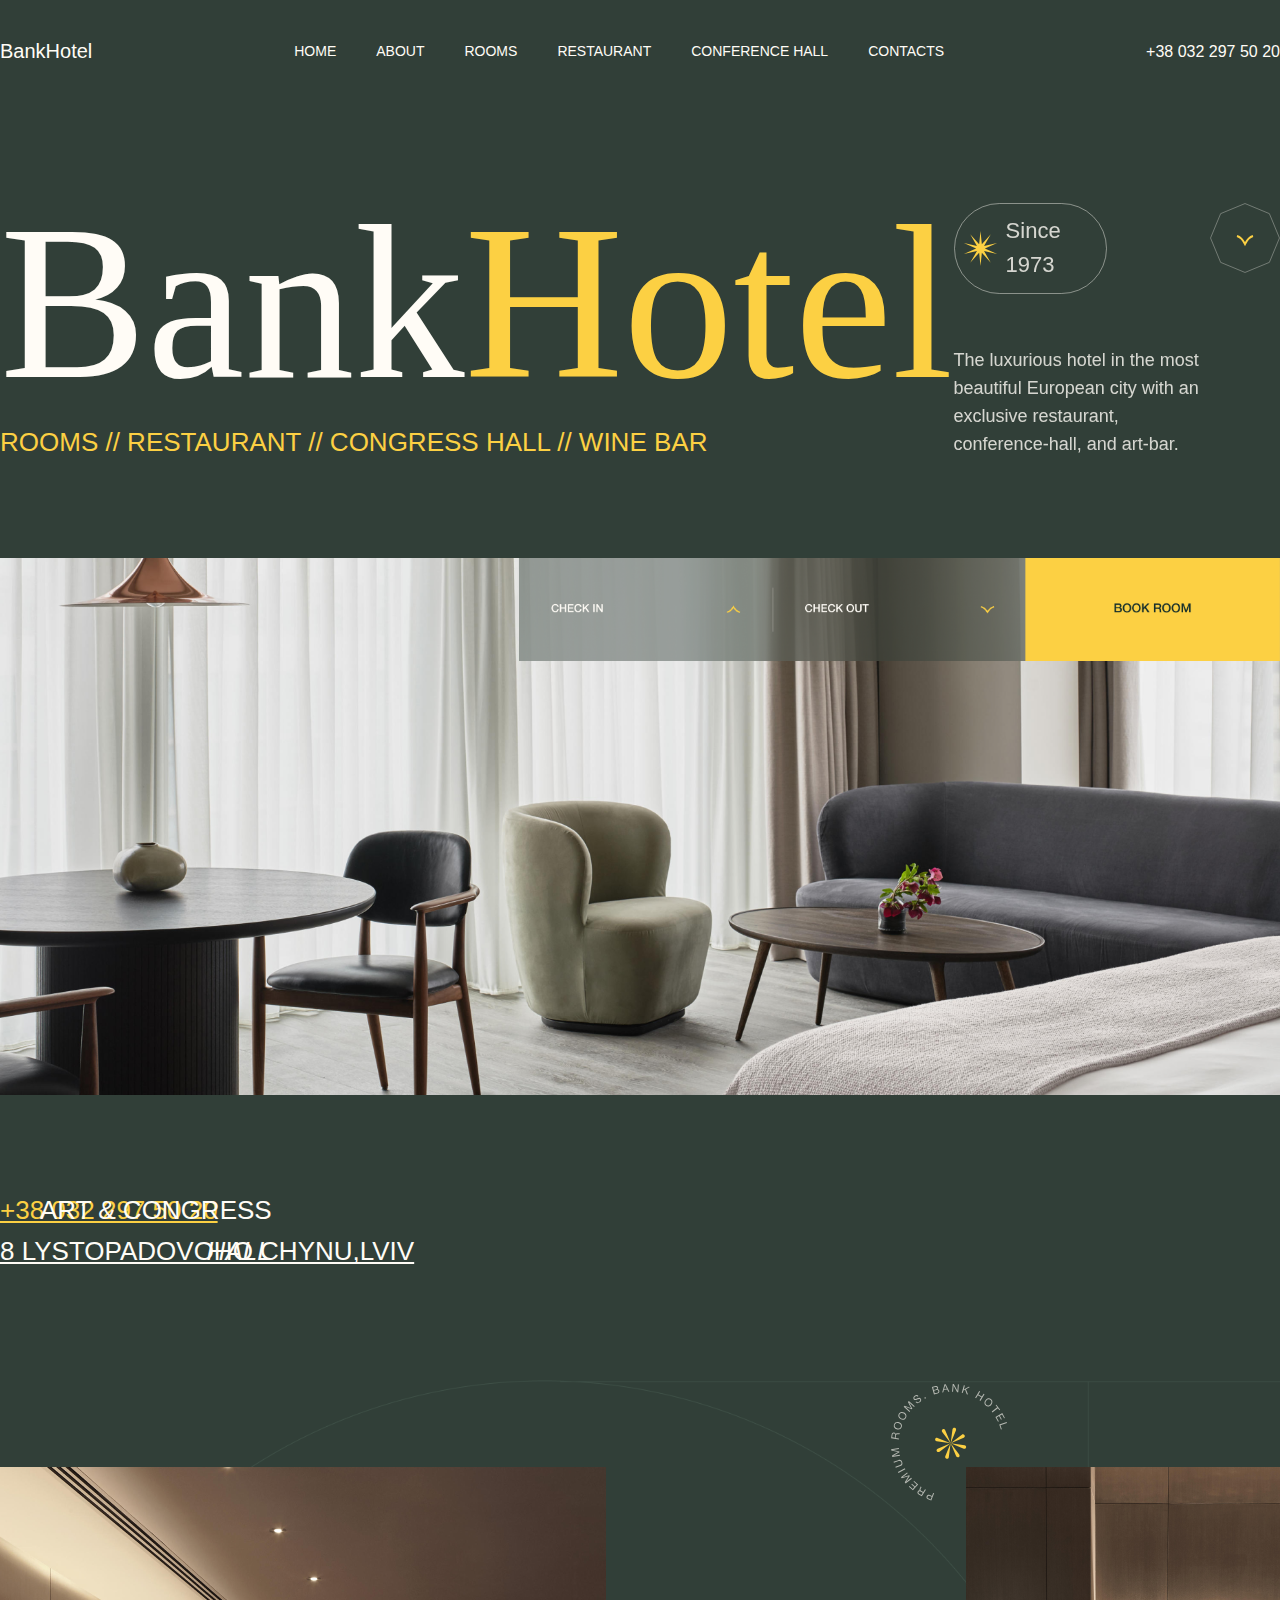
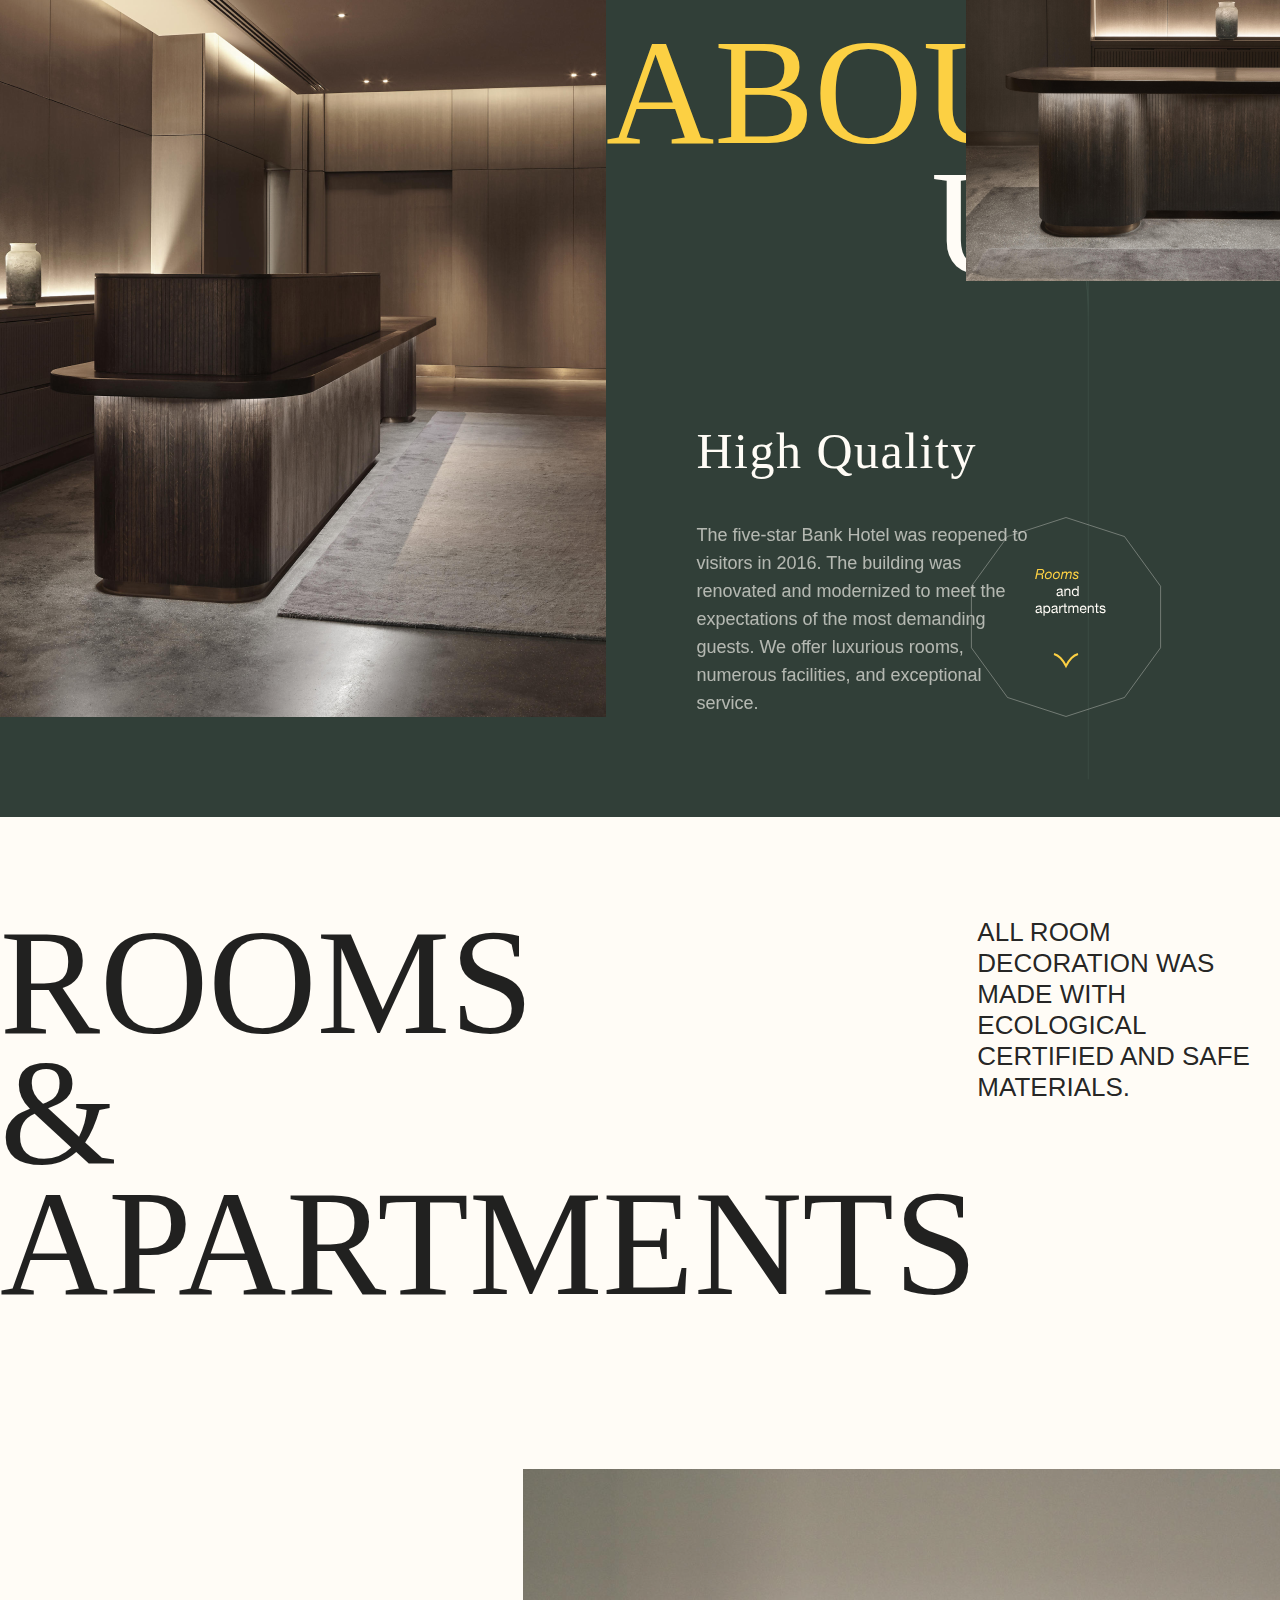
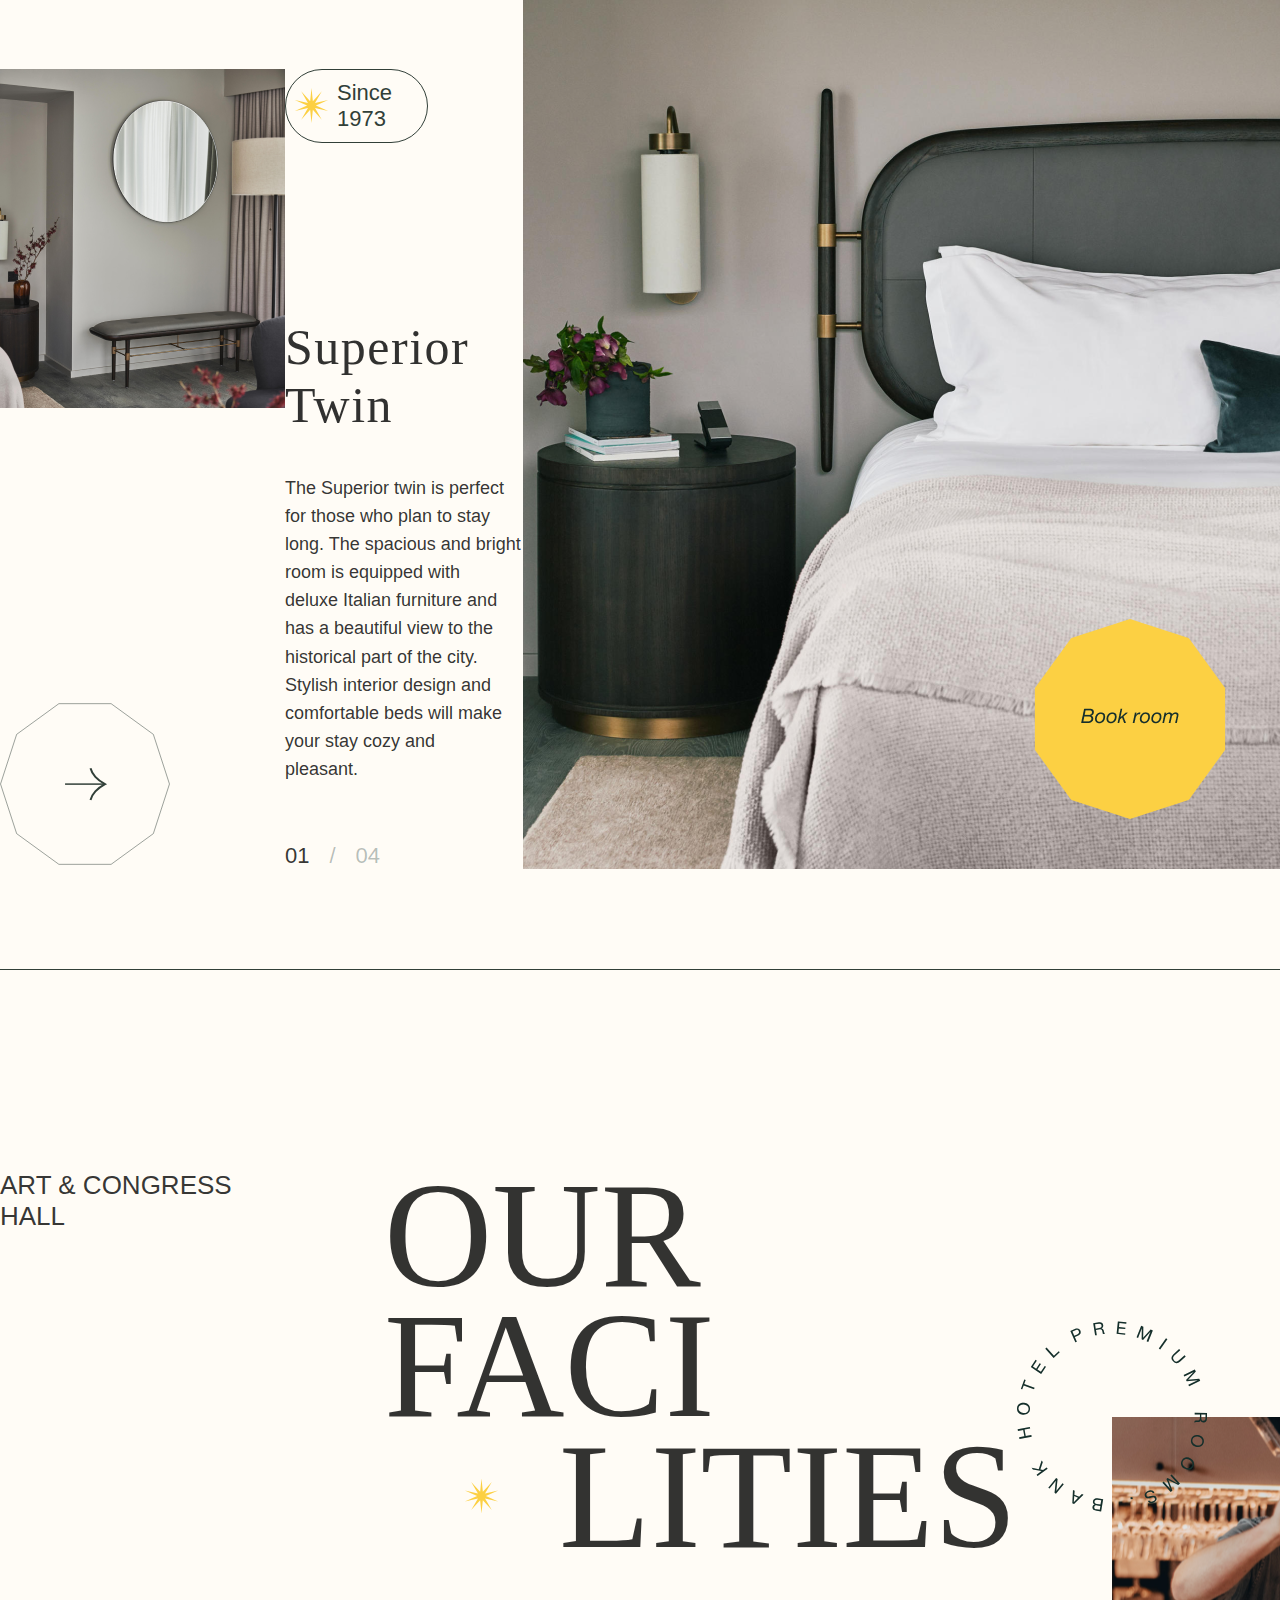
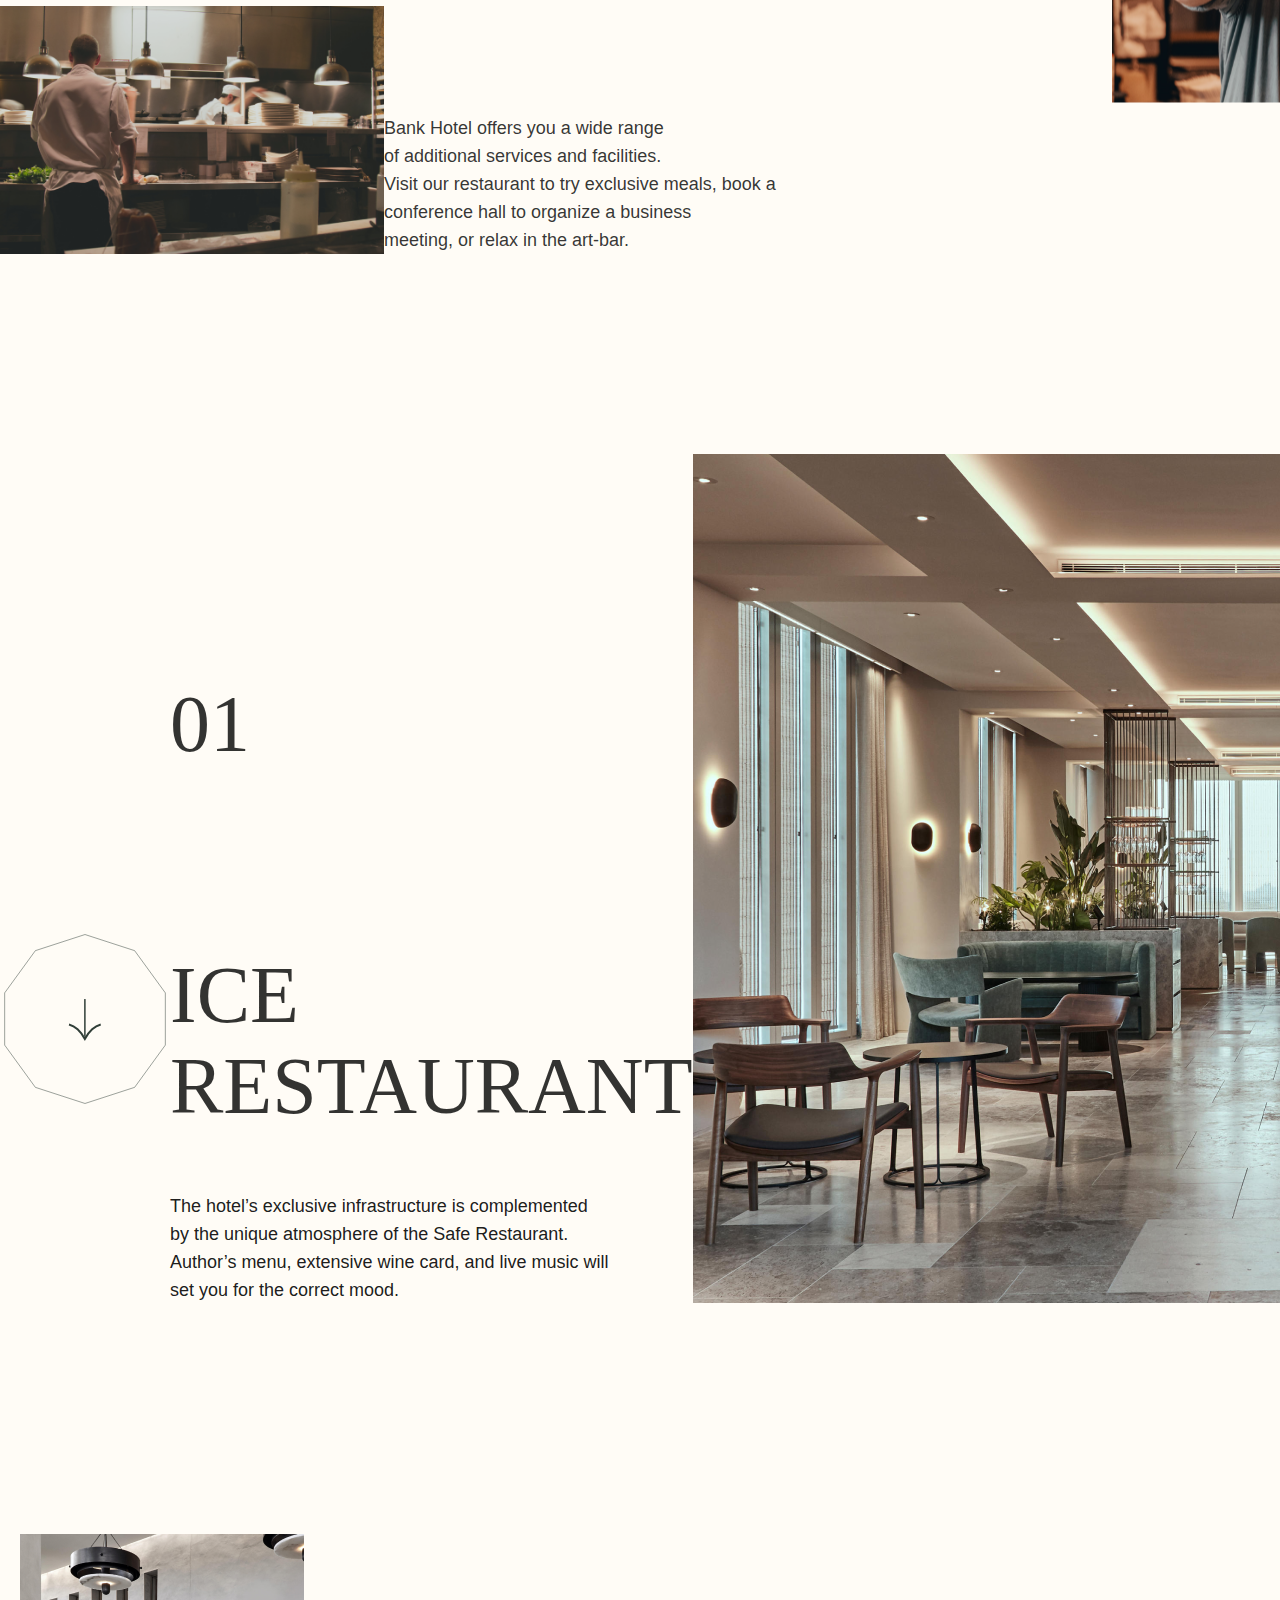
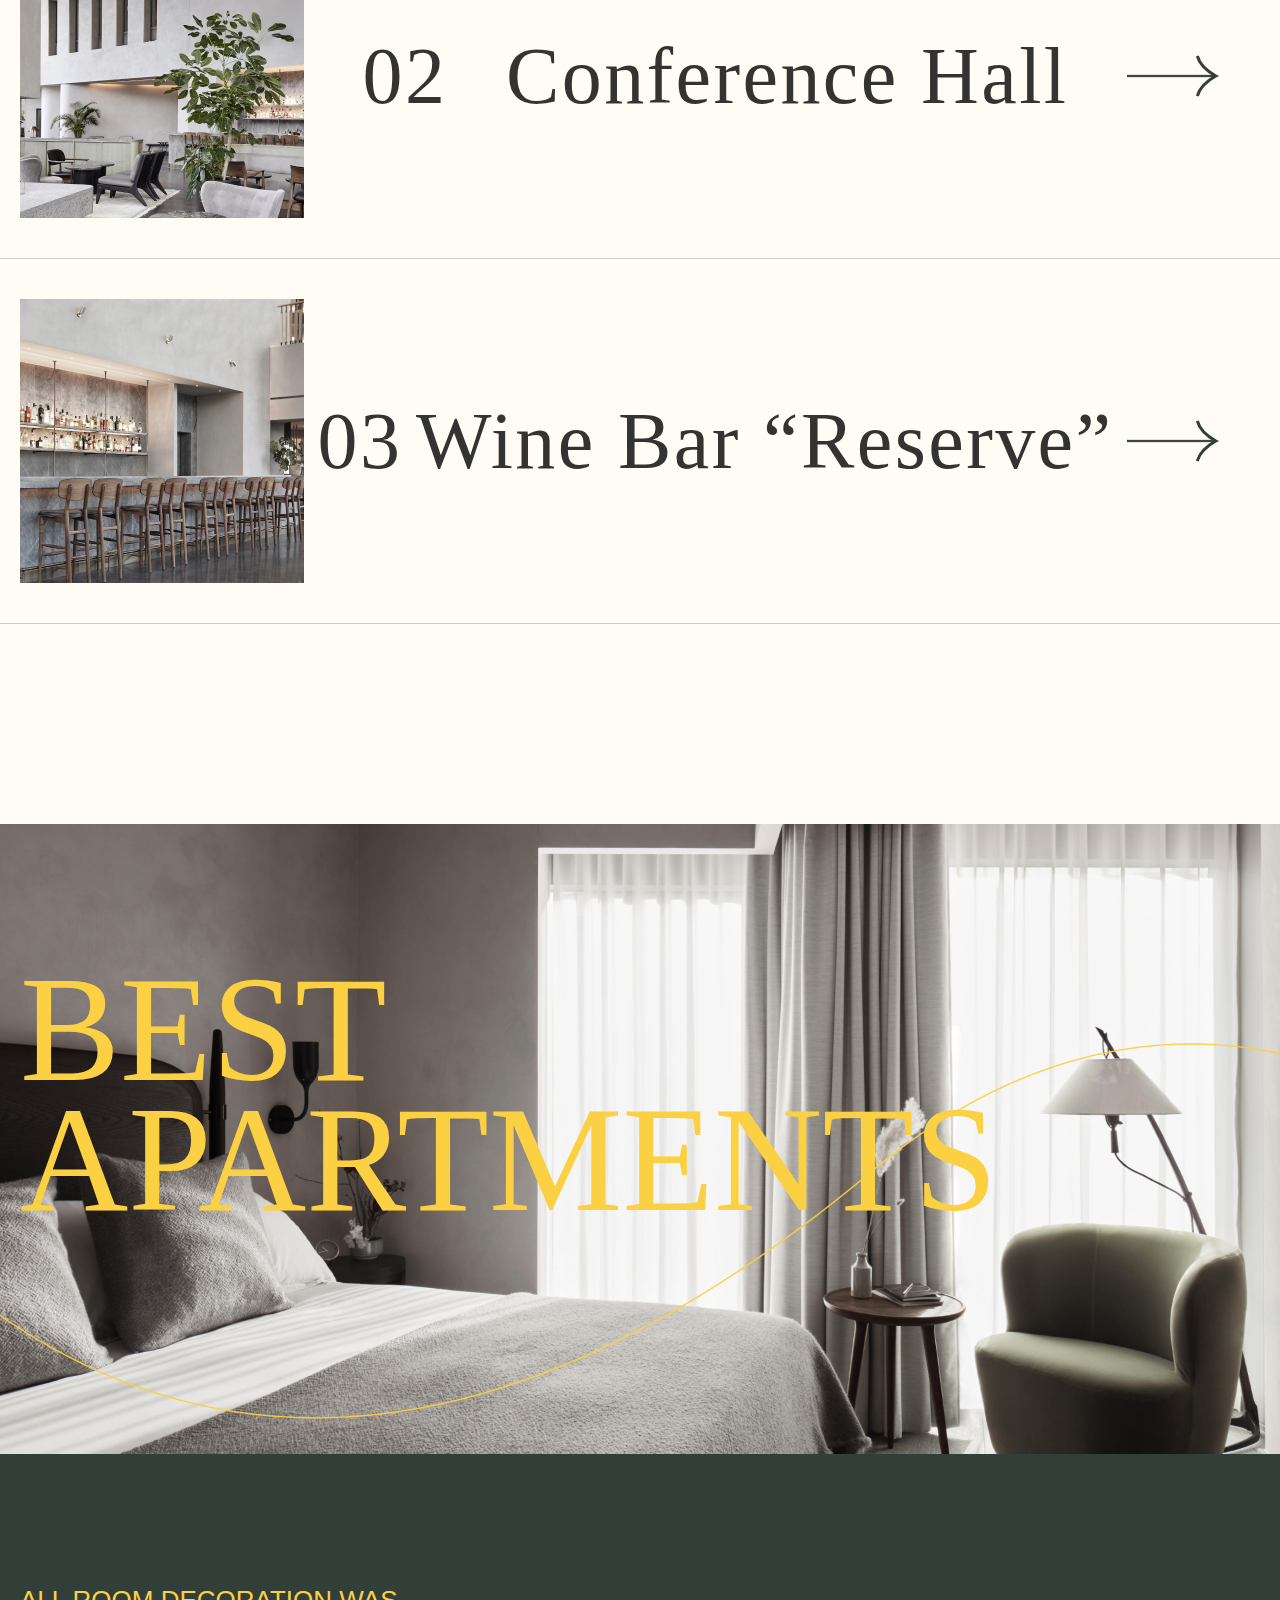
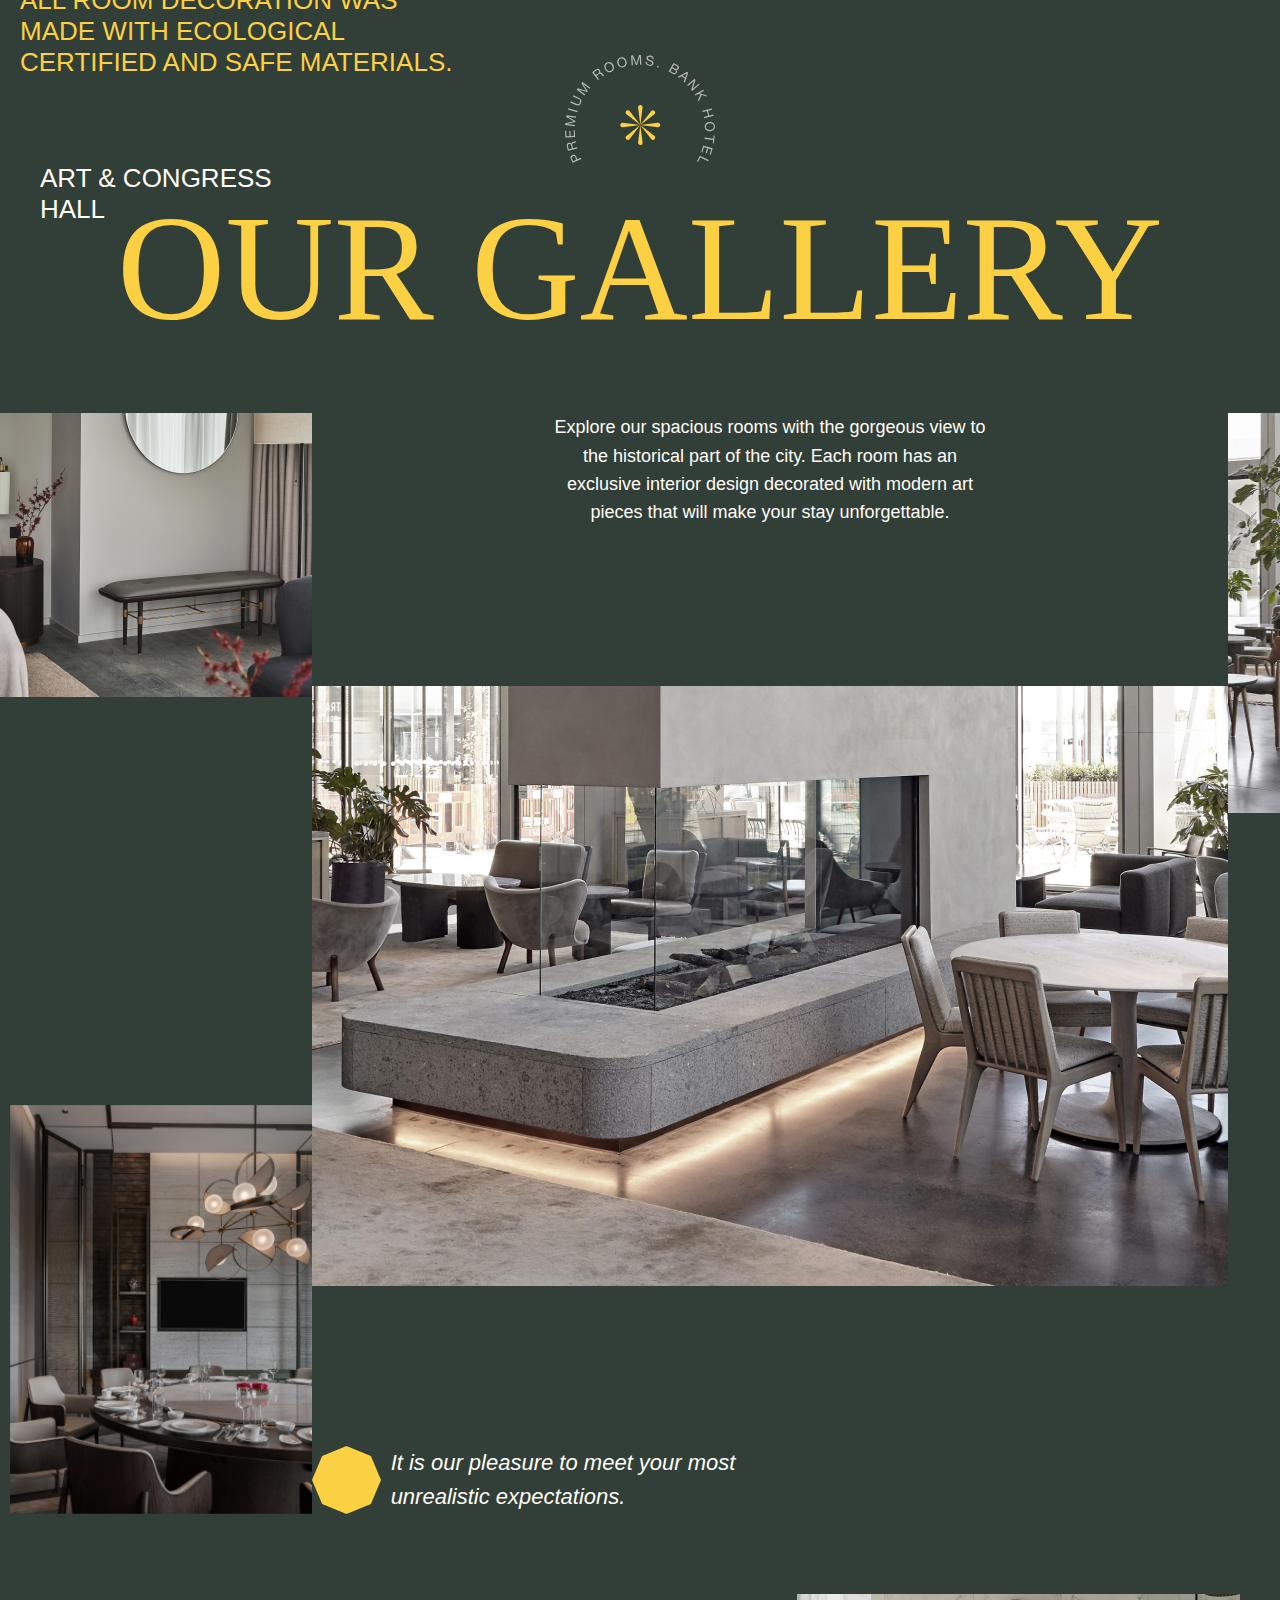
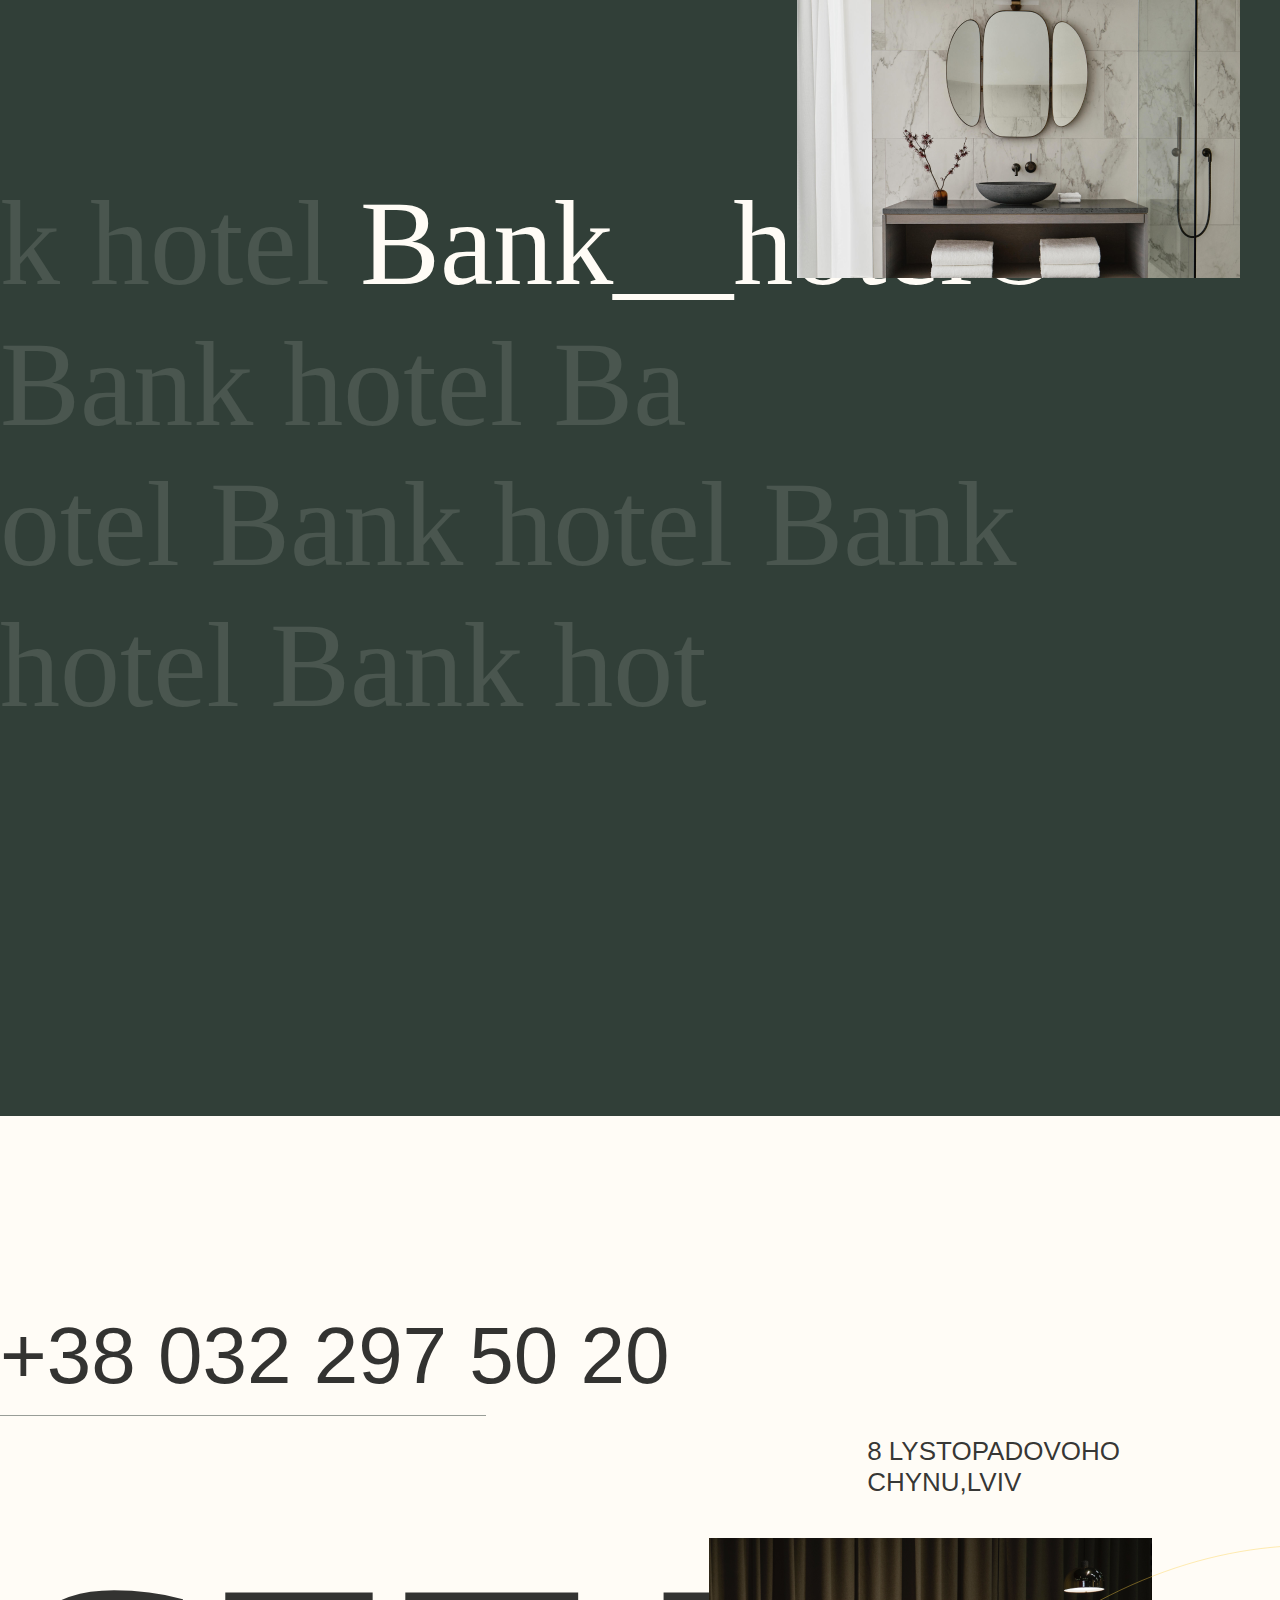
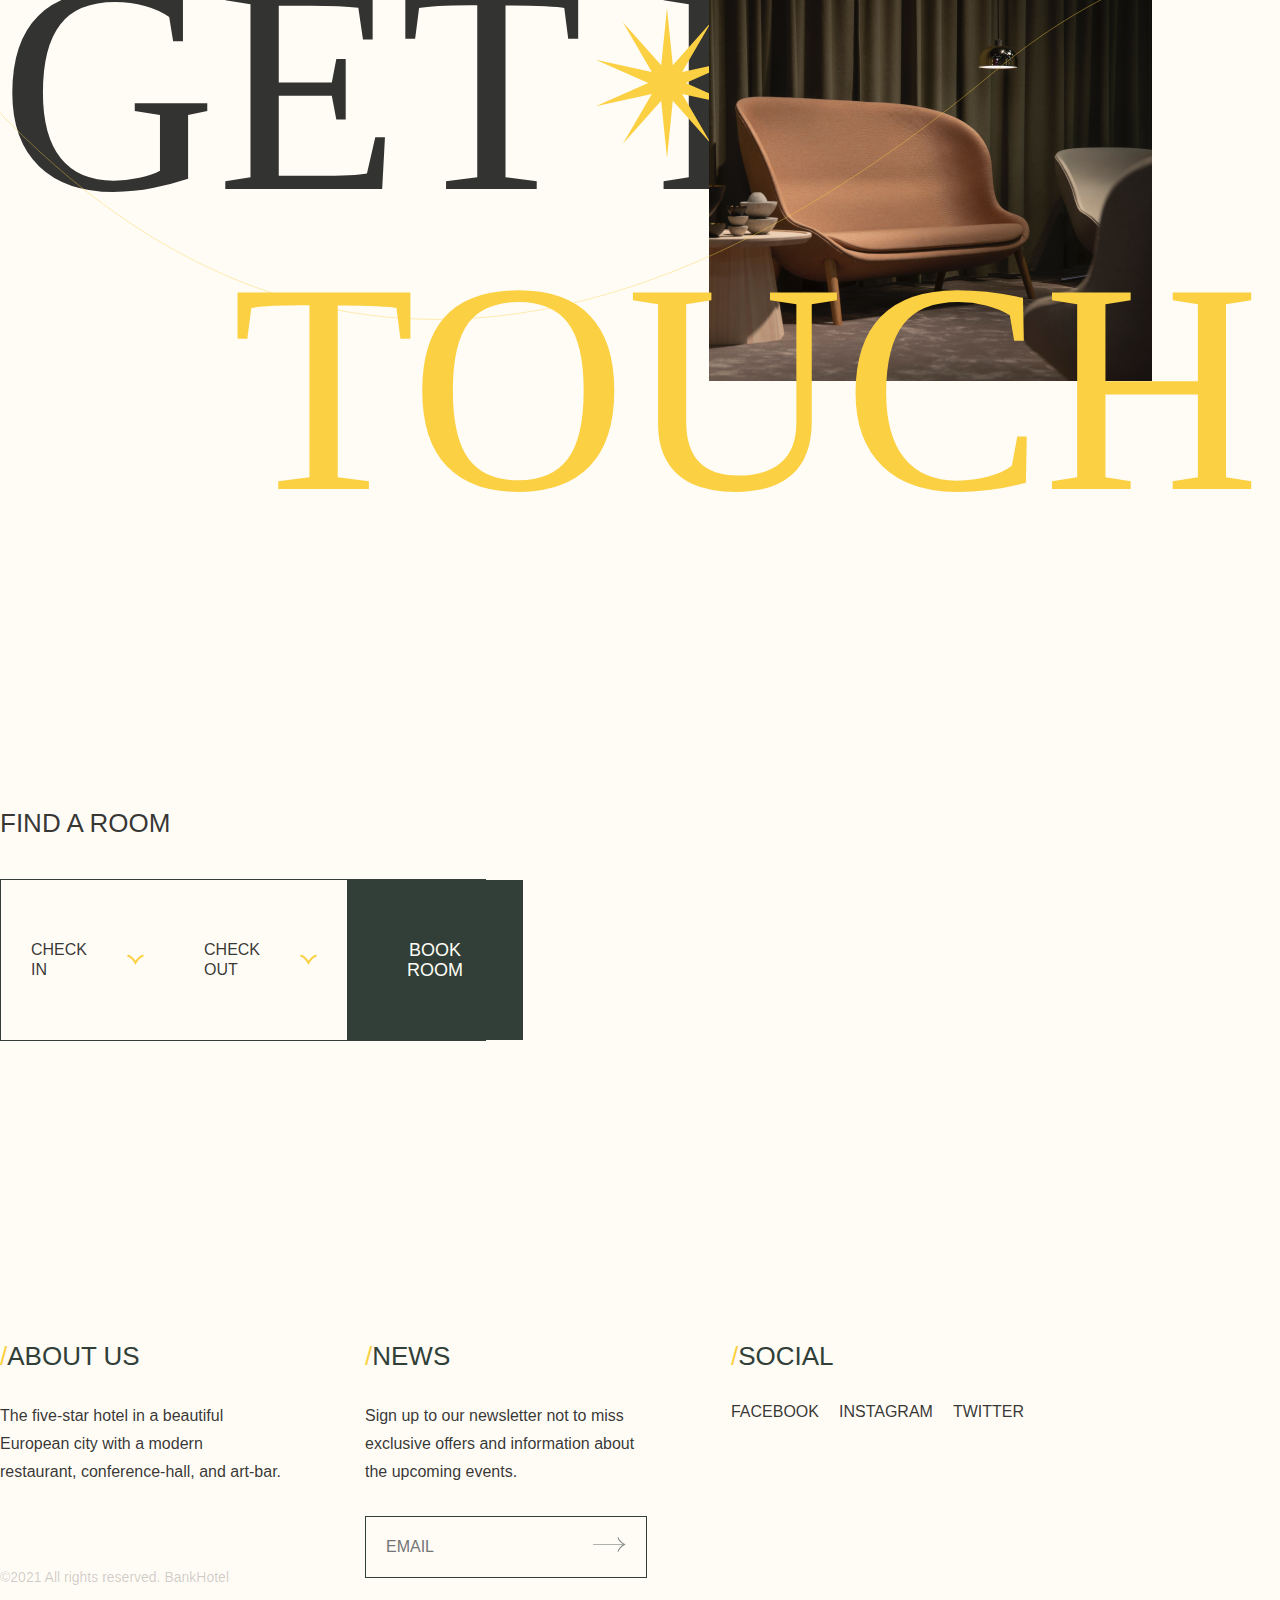
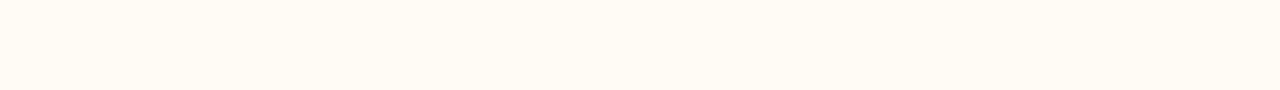
==== index.html @ 4e9383f8 "first commit" ====
<!DOCTYPE html>
<html lang="en">
  <head>
    <meta charset="UTF-8" />
    <meta name="viewport" content="width=device-width, initial-scale=1.0" />
    <link rel="stylesheet" href="styles/main.css" />
    <link rel="stylesheet" href="styles/stylesheet.css" />
    <title>Bank Hotel</title>
  </head>

  <body>
    <header class="w-100">
      <div class="container">
        <div class="header-inner w-100 d-flex-rows">
          <p class="logo">BankHotel</p>
          <nav class="d-flex-rows">
            <a href="index.html" class="nav_a"> Home </a>
            <a href="#" class="nav_a"> About </a>
            <a href="room.html" class="nav_a"> Rooms </a>
            <a href="facilities.html" class="nav_a"> Restaurant </a>
            <a href="#" class="nav_a"> Conference hall </a>
            <a href="#" class="nav_a"> Contacts </a>
          </nav>
          <a href="tel:+380322975020" class="number">+38 032 297 50 20</a>
        </div>
      </div>
    </header>

    <div class="intro w-100 py-100">
      <div class="container">
        <div class="intro-inner w-100 d-flex-columns">
          <div class="intro-info d-flex-rows w-100">
            <div class="intro-title d-flex-columns">
              <h1>Bank<span>Hotel</span></h1>
              <p>rooms // restaurant // congress hall // wine bar</p>
            </div>
            <div class="intro-description d-flex-columns">
              <div class="since d-flex-rows">
                <img src="media/img/Star.svg" alt="" />
                <p>since 1973</p>
              </div>
              <p>
                The luxurious hotel in the most beautiful European city with an
                exclusive restaurant, conference-hall, and art-bar.
              </p>
            </div>
            <img src="media/img/header_bottom.svg" alt="" class="intro-arrow" />
          </div>
          <img src="media/img/bunner.png" alt="" class="intro-img" />
          <div class="intro-contacts w-100 d-flex-rows">
            <div class="intro-phone d-flex-columns">
              <a href="tel:+380322975020">+38 032 297 50 20</a>
              <p>8 Lystopadovoho Chynu,Lviv</p>
            </div>
            <div class="art d-flex-columns">
              <p>Art & Congress</p>
              <p><span>hall</span></p>
            </div>
          </div>
        </div>
      </div>
    </div>

    <div class="about w-100 py-100">
      <div class="container">
        <div class="about-inner w-100 d-flex-rows">
          <div class="high-qual d-flex-rows">
            <img src="media/img/about1.png" alt="" />
            <div class="about-info d-flex-columns">
              <h2>
                About <br />
                <span> US</span>
              </h2>

              <div class="info-inner d-flex-columns">
                <h4>High quality</h4>
                <p>
                  The five-star Bank Hotel was reopened to visitors in 2016. The
                  building was renovated and modernized to meet the expectations
                  of the most demanding guests. We offer luxurious rooms,
                  numerous facilities, and exceptional service.
                </p>
              </div>
            </div>
          </div>

          <div class="about-imgs d-flex-columns">
            <img class="about-abs" src="media/img/aboutround.svg" alt="" />
            <img src="media/img/about2.png" alt="" />
            <img class="rmsbtn" src="media/img/roomsabout.svg" alt="" />
          </div>
        </div>
      </div>
    </div>

    <div class="rooms-apartments w-100 py-100">
      <div class="container">
        <div class="rooms-ap-inner w-100 d-flex-columns">
          <div class="rooms-ap-title w-100 d-flex-rows">
            <h2>
              Rooms <br />
              & apartments
            </h2>
            <p>
              All room decoration was <br />
              made with ecological <br />
              certified and safe materials.
            </p>
          </div>
          <div class="rooms-ap-items w-100 d-flex-rows">
            <div class="ap-img d-flex-columns">
              <img src="media/img/room1.png" alt="" />
              <img src="media/img/buttonarrow.svg" alt="" />
            </div>

            <div class="room-description d-flex-columns">
              <div class="since d-flex-rows">
                <img src="media/img/Star.svg" alt="" />
                <p>since 1973</p>
              </div>

              <div class="room-items d-flex-columns">
                <div class="room-text d-flex-columns">
                  <h4>Superior twin</h4>
                  <p>
                    The Superior twin is perfect for those who plan to stay
                    <br />
                    long. The spacious and bright room is equipped with <br />
                    deluxe Italian furniture and has a beautiful view to the
                    <br />
                    historical part of the city. Stylish interior design and
                    <br />
                    comfortable beds will make your stay cozy and <br />
                    pleasant.
                  </p>
                </div>

                <div class="room-paginat d-flex-rows">
                  <p>01</p>
                  <span>/</span>
                  <span>04</span>
                </div>
              </div>
            </div>

            <img src="media/img/room2.png" class="roomsimg" alt="" />
          </div>
        </div>
      </div>
    </div>

    <div class="facilities w-100 py-100">
      <div class="container">
        <div class="facilities-inner w-100 d-flex-columns">
          <div class="facil-top d-flex-rows w-100">
            <div class="facil-first d-flex-columns">
              <p>
                Art & Congress <br />
                hall
              </p>
              <img src="media/img/facilitis2.png" alt="" class="first-img" />
            </div>
            <div class="facil-second d-flex-columns">
              <div class="second-title d-flex-columns">
                <h2>
                  Our <br />
                  faci
                </h2>
                <div class="title-items d-flex-rows">
                  <img src="media/img/Star.svg" alt="" />
                  <h2>lities</h2>
                </div>
              </div>
              <p>
                Bank Hotel offers you a wide range <br />
                of additional services and facilities. <br />
                Visit our restaurant to try exclusive meals, book a <br />
                conference hall to organize a business <br />
                meeting, or relax in the art-bar.
              </p>
            </div>
            <img src="media/img/facilitis1.svg" alt="" />
          </div>
          <div class="facilities-items w-100 d-flex-columns">
            <div class="fac-open w-100 d-flex-rows">
              <img src="media/img/buttonarrow.svg" alt="" class="arrow" />
              <div class="open-info d-flex-columns">
                <h3>01</h3>
                <div class="open-text d-flex-columns">
                  <h3>
                    Ice <br />
                    restaurant
                  </h3>
                  <p>
                    The hotel’s exclusive infrastructure is complemented <br />
                    by the unique atmosphere of the Safe Restaurant. <br />
                    Author’s menu, extensive wine card, and live music will
                    <br />
                    set you for the correct mood.
                  </p>
                </div>
              </div>
              <img src="media/img/ice1.png" alt="" />
            </div>

            <div class="facil-item w-100 d-flex-rows">
              <img src="media/img/conferen.png" alt="" />
              <h3>02</h3>
              <h3>conference hall</h3>
              <img src="media/img/arrow.svg" alt="" class="item-arrow" />
            </div>
            <div class="facil-item w-100 d-flex-rows">
              <img src="media/img/wine.png" alt="" />
              <h3>03</h3>
              <h3>Wine bar “reserve”</h3>
              <img src="media/img/arrow.svg" alt="" class="item-arrow" />
            </div>
          </div>
        </div>
      </div>
    </div>

    <div class="best w-100 py-100">
      <div class="container">
        <div class="best-inner w-100 d-flex-columns">
          <h2>Best apartments</h2>
          <p>
            All room decoration was <br />
            made with ecological <br />
            certified and safe materials.
          </p>
        </div>
      </div>
    </div>

    <div class="gallery w-100">
      <div class="container">
        <div class="gallery-inner w-100 d-flex-columns">
          <div class="gallery-title w-100 d-flex-columns">
            <p class="art">Art & Congress <br> hall</p>
            <img src="media/img/prem.svg" alt="">
            <h2>our Gallery</h2>
          </div>
          <div class="gallery-items d-flex-rows w-100">
            <div class="gallery-first d-flex-columns">
              <img src="media/img/gal1.png" alt="">
              <img src="media/img/gal2.png" alt="">
            </div>
            <div class="gallery-center d-flex-columns">
              <p>Explore our spacious rooms with the gorgeous view to <br> the historical part of the city. Each room has an <br> exclusive interior design decorated with modern art <br> pieces that will make your stay unforgettable. </p>
              <img src="media/img/gal3.png" alt="">
              <div class="pleasure d-flex-rows">
                <img src="media/img/yellowpoligon.svg" alt="">
                <p>It is our pleasure to meet your most <br> unrealistic expectations.</p>
              </div>
            </div>
            <img src="media/img/gal4.png" class="galleryimg" alt="">
          </div>
          <div class="gallery-bottom w-100">
           <h5>k hotel <span>Bank__hotel©</span> Bank hotel Ba <br> otel Bank hotel  Bank hotel Bank  hot </h5> 
           <img src="media/img/gal5.png" alt="">
          </div>
        </div>
      </div>
    </div>

    <div class="get w-100 ">
      <div class="container">
        <div class="get-inner w-100 d-flex-columns">
         <a href="tel:+380322975020" class="num">+38 032 297 50 20</a>
         <p class="list">8 Lystopadovoho <br> Chynu,Lviv</p>

         <div class="touch" >
          <h2>Get in</h2>
          <img src="media/img/Star.svg" class="star" alt="">
          <h2><span>TOUCH</span></h2>
          <img src="media/img/line.svg" alt="" class="line">
          <img src="media/img/get1.png" class="getimg" alt="">
         </div>

         <div class="find-room d-flex-columns">
          <p>Find a room</p>
          <div class="book d-flex-rows">
            <div class="book-item d-flex-rows">
              <p>Check in</p>
              <img src="media/img/arrowbottom.svg" alt="">
            </div>
            <div class="book-item d-flex-rows">
              <p>Check out</p>
              <img src="media/img/arrowbottom.svg" alt="">
  
            </div>
            <a href="#" class="btn">Book room</a>
          </div>
         </div>
        </div>
      </div>
    </div>

    <footer class="w-100 py-100">
      <div class="container">
        <div class="footer-inner d-flex-rows">
          <div class="footer-item d-flex-columns">
            <h4><span>/</span>About us</h4>
            <p>The five-star hotel in a beautiful <br> European city with a modern <br> restaurant, conference-hall, and art-bar.</p>
            <p class="descr">©2021 All rights reserved. BankHotel</p>
          </div>
          <div class="footer-item d-flex-columns">
            <h4><span>/</span>News</h4>
            <p>Sign up to our newsletter not to miss <br> exclusive offers and information about <br> the upcoming events.</p>
           <form action="#" class="d-flex-rows footer-form">
            <input type="email" placeholder="email">
            <a href="#" class="ar">
              <img src="media/img/arrow.svg" alt="">
            </a>
           </form>
          </div>

          <div class="footer-item d-flex-columns">
            <h4><span>/</span>Social</h4>
            <div class="socials d-flex-rows">
              <a href="#">Facebook</a>
              <a href="#">Instagram</a>
              <a href="#">twitter</a>
            </div>
          </div>
        </div>
      </div>
    </footer>
  </body>
</html>
---- styles/main.css ----
* {
  padding: 0;
  margin: 0;
  box-sizing: border-box;
  scroll-behavior: smooth;
  transition: 0.3s;
  text-decoration: none;
}

@font-face {
  font-family: "Miracle";
  src: url("Miracle_Personal_use.eot?") format("eot"),
    url("Miracle_Personal_use.woff") format("woff"),
    url("Miracle_Personal_use.ttf") format("truetype"),
    url("Miracle_Personal_use.svg#Miracle") format("svg");
  font-weight: normal;
  font-style: normal;
}

@font-face {
  font-family: "Helvetica Neue LT Std", sans-serif;
  src: url(../media/fonts/Helvetica\ Neue\ LT\ Std\ 55\ Roman.otf);
  font-weight: 400;
}

@font-face {
  font-family: "Helvetica Neue LT Std", sans-serif;
  src: url(../media/fonts/Helvetica\ Neue\ LT\ Std\ 65\ Medium.otf);
  font-weight: 500;
}

@font-face {
  font-family: "Miracle", sans-serif;
  src: url(../media/fonts/Miracle_Personal_use.eot);
  font-weight: 400;
}

:root {
  --font-family: "Helvetica Neue LT Std", sans-serif;
  --second-family: "Miracle";
}

.container {
  max-width: 1860px;
  width: 100%;
  margin: 0 auto;
}

.d-flex-rows {
  display: flex;
}

.d-flex-columns {
  display: flex;
  flex-direction: column;
}

.w-100 {
  width: 100%;
}

body {
  background-color: #313f38;
}

.py-100 {
  padding: 100px 0;
}

header {
  padding: 40px 0;
}

.header-inner {
  align-items: center;
  justify-content: space-between;
}

.logo {
  font-weight: 500;
  font-size: 20px;
  text-transform: capitalize;
  color: #fffcf6;
  font-family: var(--font-family);
}

.nav_a {
  font-weight: 400;
  font-size: 14px;
  line-height: 143%;
  text-transform: uppercase;
  color: #fffcf6;
  font-family: var(--font-family);
}

nav {
  gap: 40px;
  align-items: center;
}

.number {
  font-weight: 400;
  font-size: 16px;
  line-height: 125%;
  text-transform: uppercase;
  color: #fffcf6;
  font-family: var(--font-family);
}

.intro-inner {
  gap: 100px;
}

.intro-info {
  align-items: flex-start;
  justify-content: space-between;
  height: 255px;
}

.intro-title {
  height: 100%;
  justify-content: space-between;
}

.intro-title h1 {
  font-family: var(--second-family);
  font-size: 220px;
  line-height: 91%;
  color: #fffcf6;
  font-weight: 400;
}

.intro-title span {
  color: #fcd043;
}

.intro-title p {
  font-family: var(--font-family);
  font-weight: 400;
  font-size: 26px;
  text-transform: uppercase;
  color: #fcd043;
}

.intro-description {
  height: 100%;
  justify-content: space-between;
  width: 20%;
}

.intro-description p {
  font-family: var(--font-family);
  font-weight: 400;
  font-size: 18px;
  line-height: 156%;
  color: #fffcf6;
  opacity: 0.8;
}

.since {
  width: 60%;
  border-radius: 99px;
  border: 1px solid #fffcf670;
  padding: 10px 8px;
  gap: 8px;
  align-items: center;
  justify-content: center;
}

.since p {
  font-family: var(--font-family);
  font-weight: 400;
  font-size: 22px;
  text-transform: capitalize;
  color: #fffcf6;
}

.intro-contacts {
  justify-content: space-between;
}

.intro-phone {
  gap: 10px;
}

.intro-phone a {
  font-family: var(--font-family);
  font-weight: 400;
  font-size: 26px;
  text-transform: uppercase;
  text-decoration: underline;
  text-decoration-skip-ink: none;
  color: #fcd043;
}

.intro-phone p {
  font-family: var(--font-family);
  font-weight: 400;
  font-size: 26px;
  text-transform: uppercase;
  text-decoration: underline;
  text-decoration-skip-ink: none;
  color: #fffcf6;
}

.art {
  align-items: flex-end;
  gap: 10px;
}

.art p {
  font-family: var(--font-family);
  font-weight: 400;
  font-size: 26px;
  text-transform: uppercase;
  text-align: right;
  color: #fffcf6;
}

.art span {
  font-style: italic;
}

.about {
  background: url(../media/img/aboutbg.png);
  background-size: cover;
}

.about-inner {
  justify-content: space-between;
}

.high-qual {
  align-items: flex-end;
  justify-content: space-evenly;
  width: 70%;
}

.about-info {
  align-items: center;
  height: 690px;
  justify-content: space-between;
}

.about-info h2 {
  align-self: flex-end;
  font-family: var(--second-family);
  font-weight: 400;
  font-size: 150px;
  line-height: 87%;
  text-transform: uppercase;
  text-align: right;
  color: #fcd043;
}

.about-info span {
  color: #fffcf6;
}

.about-info .info-inner {
  width: 65%;
  gap: 40px;
}

.about-info .info-inner h4 {
  font-family: var(--second-family);
  font-weight: 400;
  font-size: 50px;
  line-height: 120%;
  letter-spacing: 0.03em;
  text-transform: capitalize;
  color: #fffcf6;
}

.about-info .info-inner p {
  font-family: var(--font-family);
  font-weight: 400;
  font-size: 18px;
  line-height: 156%;
  color: #fffcf6;
  opacity: 0.64;
}

.about-imgs {
  height: 850px;
  justify-content: space-between;
  position: relative;
}

.about-abs {
  position: absolute;
  top: -110px;
  left: -100px;
}

.rmsbtn {
  width: 200px;
  height: 200px;
  cursor: pointer;
}

.rooms-apartments {
  background: #fffcf6;
}

.rooms-ap-inner {
  gap: 160px;
}

.rooms-ap-title {
  justify-content: space-between;
}

.rooms-ap-title h2 {
  font-family: var(--second-family);
  font-weight: 400;
  font-size: 150px;
  line-height: 87%;
  text-transform: uppercase;
  color: rgba(0, 0, 0, 0.87);
}

.rooms-ap-title p {
  font-family: var(--font-family);
  font-weight: 400;
  font-size: 26px;
  text-transform: uppercase;
  color: rgba(0, 0, 0, 0.87);
}

.rooms-ap-items {
  height: 1000px;
  justify-content: space-between;
  align-items: flex-end;
}

.roomsimg {
  width: 757px;
}

.ap-img {
  justify-content: space-between;
  height: 80%;
}

.ap-img img:nth-child(1) {
  width: 285px;
}

.ap-img img:nth-child(2) {
  width: 170px;
  cursor: pointer;
}

.room-description {
  justify-content: space-between;
  height: 80%;
}

.room-description .since {
  border: 1px solid #313f38;
}

.room-description .since p {
  color: #313f38;
}

.room-items {
  justify-content: flex-end;
  gap: 60px;
}

.room-text {
  gap: 40px;
}

.room-text h4 {
  font-family: var(--second-family);
  font-weight: 400;
  font-size: 50px;
  letter-spacing: 0.03em;
  text-transform: capitalize;
  color: rgba(0, 0, 0, 0.808);
}

.room-text p {
  font-family: var(--font-family);
  font-weight: 400;
  font-size: 18px;
  line-height: 156%;
  color: rgba(0, 0, 0, 0.808);
}

.room-paginat {
  gap: 20px;
}

.room-paginat p {
  font-family: var(--font-family);
  font-weight: 400;
  font-size: 22px;
  color: rgba(0, 0, 0, 0.8);
}

.room-paginat span {
  font-family: var(--font-family);
  font-weight: 400;
  font-size: 22px;
  color: rgba(27, 59, 54, 0.32);
}

.facilities {
  padding: 200px 0;
  background: #fffcf6;
  border-top: 1px solid #313f38;
}

.facilities-inner {
  gap: 200px;
}

.facil-top {
  justify-content: space-between;
}

.facil-first {
  height: 684px;
  justify-content: space-between;
  width: 30%;
}

.facil-first p {
  font-family: var(--font-family);
  font-weight: 400;
  font-size: 26px;
  text-transform: uppercase;
  color: rgba(0, 0, 0, 0.8);
}

.facil-second {
  justify-content: space-between;
  height: 684px;
}

.second-title h2 {
  font-family: var(--second-family);
  font-weight: 400;
  font-size: 150px;
  line-height: 87%;
  text-transform: uppercase;
  color: rgba(0, 0, 0, 0.8);
}

.title-items {
  gap: 60px;
  margin-left: 80px;
}

.facil-second p {
  font-family: var(--font-family);
  font-weight: 400;
  font-size: 18px;
  line-height: 156%;
  color: rgba(0, 0, 0, 0.8);
}

.fac-open {
  align-items: flex-end;
  justify-content: space-between;
  margin-bottom: 190px;
}

.open-info {
  gap: 180px;
}

.open-info h3 {
  font-family: var(--second-family);
  font-weight: 400;
  font-size: 80px;
  text-transform: uppercase;
  color: rgba(0, 0, 0, 0.8);
}

.open-text p {
  font-family: var(--font-family);
  font-weight: 400;
  font-size: 18px;
  line-height: 156%;
  color: rgba(0, 0, 0, 0.9);
}

.open-text {
  gap: 60px;
}

.facilities .arrow {
  margin-bottom: 200px;
  transform: rotate(90deg);
  cursor: pointer;
}

.facil-item {
  padding: 40px 20px;
  justify-content: space-between;
  align-items: center;
  border-bottom: #313f383f 1px solid;
}

.facil-item h3 {
  font-family: var(--second-family);
  font-weight: 400;
  font-size: 80px;
  line-height: 100%;
  letter-spacing: 0.03em;
  text-transform: capitalize;
  color: rgba(0, 0, 0, 0.8);
}

.item-arrow {
  margin-right: 40px;
  cursor: pointer;
}

.best {
  background: url(../media/img/bestapartment.png);
  background-size: cover;
  height: 70vh;
}

.best-inner {
  padding: 40px 20px;
  gap: 360px;
}

.best-inner h2 {
  font-family: var(--second-family);
  font-weight: 400;
  font-size: 150px;
  line-height: 87%;
  text-transform: uppercase;
  color: #fcd043;
}

.best-inner p {
  font-family: var(--font-family);
  font-weight: 400;
  font-size: 26px;
  text-transform: uppercase;
  color: #fcd043;
}

.gallery {
  padding: 200px 0;
}

.gallery-inner {
  gap: 80px;
  align-items: center;
}

.gallery-title {
  position: relative;
  gap: 40px;
  justify-content: center;
  align-items: center;
}

.art {
  position: absolute;
  left: 40px;
  font-weight: 400;
  font-size: 26px;
  text-transform: uppercase;
  font-family: var(--font-family);
  color: #fffcf6;
}

.gallery-title img {
  width: 150px;
}

.gallery-title h2 {
  font-weight: 400;
  font-size: 150px;
  line-height: 87%;
  text-transform: uppercase;
  text-align: center;
  color: #fcd043;
  font-family: var(--second-family);
}

.galleryimg {
  width: 300px;
  height: 400px;
}

.gallery-items {
  justify-content: space-between;
  height: 1101px;
}

.gallery-first {
  height: 100%;
  justify-content: space-between;
}

.gallery-first img:nth-child(2) {
  padding-left: 10px;
}

.gallery-center {
  justify-content: space-between;
  align-items: center;
}

.gallery-center p {
  font-weight: 400;
  font-size: 18px;
  line-height: 156%;
  text-align: center;
  color: #fffcf6;
  font-family: var(--font-family);
}

.pleasure {
  align-self: flex-start;
  gap: 10px;
}

.pleasure p {
  font-style: italic;
  font-weight: 400;
  text-align: left;
  font-size: 22px;
  color: #fffcf6;
  font-family: var(--font-family);
}

.gallery-bottom {
  padding: 180px 0;
  position: relative;
}

.gallery-bottom img {
  position: absolute;
  right: 40px;
  top: 0;
}

.gallery-bottom h5 {
  font-weight: 400;
  font-size: 120px;
  line-height: 117%;
  color: rgba(255, 252, 246, 0.12);
  font-family: var(--second-family);
}

.gallery-bottom span {
  color: #fffcf6;
}

.get {
  padding: 200px 0;
  background: #fffcf6;
}

.get-inner {
  gap: 40px;
}

.num {
  font-weight: 400;
  font-size: 80px;
  line-height: 100%;
  color: rgba(0, 0, 0, 0.8);
  font-family: var(--font-family);
  position: relative;
}

.num::after {
  content: "";
  width: 38%;
  height: 1px;
  background: #313f387f;
  position: absolute;
  left: 0;
  bottom: -20px;
}

.list {
  font-weight: 400;
  font-size: 26px;
  text-transform: uppercase;
  color: rgba(0, 0, 0, 0.8);
  font-family: var(--font-family);
  align-self: flex-end;
  margin-right: 160px;
}

.touch {
  position: relative;
  height: 830px;
}

.touch h2 {
  font-weight: 400;
  font-size: 300px;
  line-height: 100%;
  text-transform: uppercase;
  color: rgba(0, 0, 0, 0.8);
  font-family: var(--second-family);
}

.line {
  position: absolute;
  top: 0;
  z-index: 3;
  width: 100%;
}

.getimg {
  position: absolute;
  top: 0%;
  right: 10%;
}

.star {
  position: absolute;
  top: 70px;
  right: 42%;
  width: 150px;
}

.touch span {
  color: #fcd043;
  position: absolute;
  right: 20px;
  z-index: 10;
}

.find-room {
  gap: 40px;
}

.find-room p {
  font-weight: 400;
  font-size: 26px;
  text-transform: uppercase;
  color: rgba(0, 0, 0, 0.8);
  font-family: var(--font-family);
}

.book {
  border: 1px solid #313f38;
  width: 38%;
  justify-content: space-between;
}

.book-item {
  padding: 60px 30px;
  gap: 40px;
}

.book-item p {
  font-weight: 500;
  font-size: 16px;
  line-height: 125%;
  text-transform: uppercase;
  color: rgba(0, 0, 0, 0.8);
  font-family: var(--font-family);
}

.book-item img {
  cursor: pointer;
  position: relative;
}

.btn {
  font-weight: 500;
  font-size: 18px;
  line-height: 111%;
  text-transform: uppercase;
  text-align: center;
  color: #fffcf6;
  font-family: var(--font-family);
  background: #313f38;
  padding: 60px 60px;
}

footer {
  background: #fffcf6;
}

.footer-inner {
  justify-content: space-between;
  width: 80%;
}

.footer-item {
  gap: 30px;
}

.footer-item h4 {
  font-weight: 400;
  font-size: 26px;
  text-transform: uppercase;
  color: #313f38;
  font-family: var(--font-family);
}

.footer-item span {
  color: #fcd043;
}

.footer-item p {
  font-weight: 400;
  font-size: 16px;
  line-height: 175%;
  color: rgba(0, 0, 0, 0.8);
  font-family: var(--font-family);
}

.footer-item .descr {
  margin-top: 50px;
  font-weight: 400;
  font-size: 14px;
  line-height: 171%;
  color: rgba(0, 0, 0, 0.2);
  font-family: var(--font-family);
}

.footer-form {
  justify-content: space-between;
  border: 1px solid #313f38;
  padding: 20px;
}

.footer-form input {
  border: none;
  outline: none;
  background: #fffcf6;
  font-weight: 400;
  font-size: 16px;
  line-height: 125%;
  text-transform: uppercase;
  color: #313f38;
  font-family: var(--font-family);
}

.ar img {
  width: 33px;
  opacity: 0.6;
}

.socials {
  gap: 20px;
}

.socials a {
  font-weight: 500;
  font-size: 16px;
  line-height: 125%;
  text-transform: uppercase;
  color: rgba(0, 0, 0, 0.8);
  font-family: var(--font-family);
}

.super {
  background: url(../media/img/roombunner.png);
  background-size: cover;
  height: 70vh;
}

.best-inner {
  position: relative;
}

.book-room {
  position: absolute;
  right: 20px;
  bottom: 20px;
  cursor: pointer;
}

.premier {
  padding-bottom: 0;
}

.premier-inner {
  padding: 60px;
  padding-bottom: 0;
  gap: 80px;
}

.premier-inner .since {
  width: 13%;
  align-items: flex-end;
}

.premier-text {
  justify-content: space-between;
}

.premier-text h4 {
  font-weight: 400;
  font-size: 50px;
  line-height: 120%;
  letter-spacing: 0.03em;
  color: #fffcf6;
  font-family: var(--second-family);
  width: 44%;
}

.premier-text p {
  font-weight: 400;
  font-size: 18px;
  line-height: 156%;
  color: #fffcf6;
  font-family: var(--font-family);
  width: 18%;
  margin-right: 100px;
}

.prem-img {
  padding-top: 80px;
  gap: 60px;
}

.prem-img p {
  font-weight: 400;
  font-size: 40px;
  text-transform: capitalize;
  color: #fcd043;
  font-family: var(--font-family);
}

.bath {
  background: #fffcf6;
}

.bath-inner {
  justify-content: space-between;
  padding: 160px 60px;
}

.bath-first {
  gap: 60px;
  position: relative;
}

.prembath {
  position: absolute;
  right: -130px;
  top: -130px;
}

.bf-text {
  gap: 40px;
}

.bf-text h3 {
  font-weight: 400;
  font-size: 50px;
  letter-spacing: 0.03em;
  text-transform: capitalize;
  color: rgba(0, 0, 0, 0.8);
  font-family: var(--second-family);
}

.bath-inner p {
  font-weight: 400;
  font-size: 18px;
  line-height: 156%;
  color: rgba(0, 0, 0, 0.8);
  font-family: var(--font-family);
}

.bookbtn {
  font-weight: 400;
  font-size: 26px;
  text-transform: uppercase;
  color: rgba(0, 0, 0, 0.8);
  font-family: var(--font-family);
  padding: 20px 30px;
  border: 1px solid #313f38;
  border-radius: 40px;
  width: 39%;
  cursor: pointer;
  margin-top: 100px;
}

.bath-second {
  gap: 60px;
}

.facil-intro {
  background: url(../media/img/aboutbg.png);
  background-size: cover;
}

.facil-intro-inner {
  gap: 100px;
}

.facil-intro-inner h1 {
  font-weight: 400;
  font-size: 150px;
  line-height: 87%;
  color: #fcd043;
  font-family: var(--second-family);
}

.fac-description {
  margin-top: 100px;
  justify-content: space-between;
  position: relative;
}

.fac-description h3 {
  font-weight: 400;
  font-size: 60px;
  text-transform: capitalize;
  color: #fffcf6;
  font-family: var(--second-family);
}

.fac-description p {
  font-weight: 400;
  font-size: 18px;
  line-height: 156%;
  color: #fffcf6;
  font-family: var(--font-family);
  opacity: 0.8;
  margin-right: 200px;
}

.premab {
  position: absolute;
  right: 27%;
  top: -90px;
  transform: rotate(-40deg);
}

.services{
  padding: 200px 0;
}

.services-inner {
  gap: 100px;
}

.servicimgs {
  justify-content: space-between;
}

.servicimgs img:nth-child(2) {
  width: 600px;
  height: 600px;
}

.servcdesc {
  gap: 40px;
}

.servcdesc h4 {
  font-weight: 400;
  font-size: 50px;
  letter-spacing: 0.03em;
  color: #fffcf6;
  font-family: var(--second-family);
}

.servcdesc p {
  font-weight: 400;
  font-size: 18px;
  line-height: 156%;
  color: #fffcf6;
  opacity: 0.8;
  font-family: var(--font-family);
  width: 25%;
}

.spend-inner{
  align-items: flex-end;
  gap:80px;
}

.spend-inner h3{
  font-weight: 400;
font-size: 50px;
line-height: 120%;
letter-spacing: 0.03em;
color: #fffcf6;
font-family: var(--second-family);
}

.spend-items{
  justify-content: space-between;
}

.allroom{
  gap:40px;
}

.allroom p{
  font-weight: 400;
font-size: 26px;
text-transform: uppercase;
color: #fcd043;
font-family: var(--font-family);
}

.withus{
  width: 60%;
  gap:40px;
}

.withus h3{
  letter-spacing: 0.03em;
  margin-top: 100px;
}

.withus p{
  font-weight: 400;
  width: 38%;
font-size: 18px;
line-height: 156%;
color: #fffcf6;
opacity: 0.8;
font-family: var(--font-family);
}

.getgreen, .green{
  background: #313f38;
  margin-top: 140px;
}

.getgreen .num{
  align-self: flex-end;
  margin-right: 160px;
  color:#fffcf6;
}

.getgreen .list{
  margin-left: 0;
  align-self: flex-start;
  color:#fffcf6;
}

.getgreen h2, .getgreen .find-room p{
  color:#fffcf6;
}

.getgreen .book {
  background: #fffcf627
}

.getgreen .btn{
background: #fcd043;
color:#313f38;
}

 .green {
  padding-top: 60px;
  border-top: 1px solid #fffcf6;
 }

 .green .footer-item h4, .green .footer-item p, .green .socials a{
  color:#fffcf6;
  opacity: 0.8;
 }

 .green .footer-form{
  border:1px solid #fffcf6;
 }

 .green input{
  background: #313f38;
  color:#fffcf695;
  
 }
---- styles/stylesheet.css ----
﻿/* @font-face kit by Fonts2u (https://fonts2u.com) */
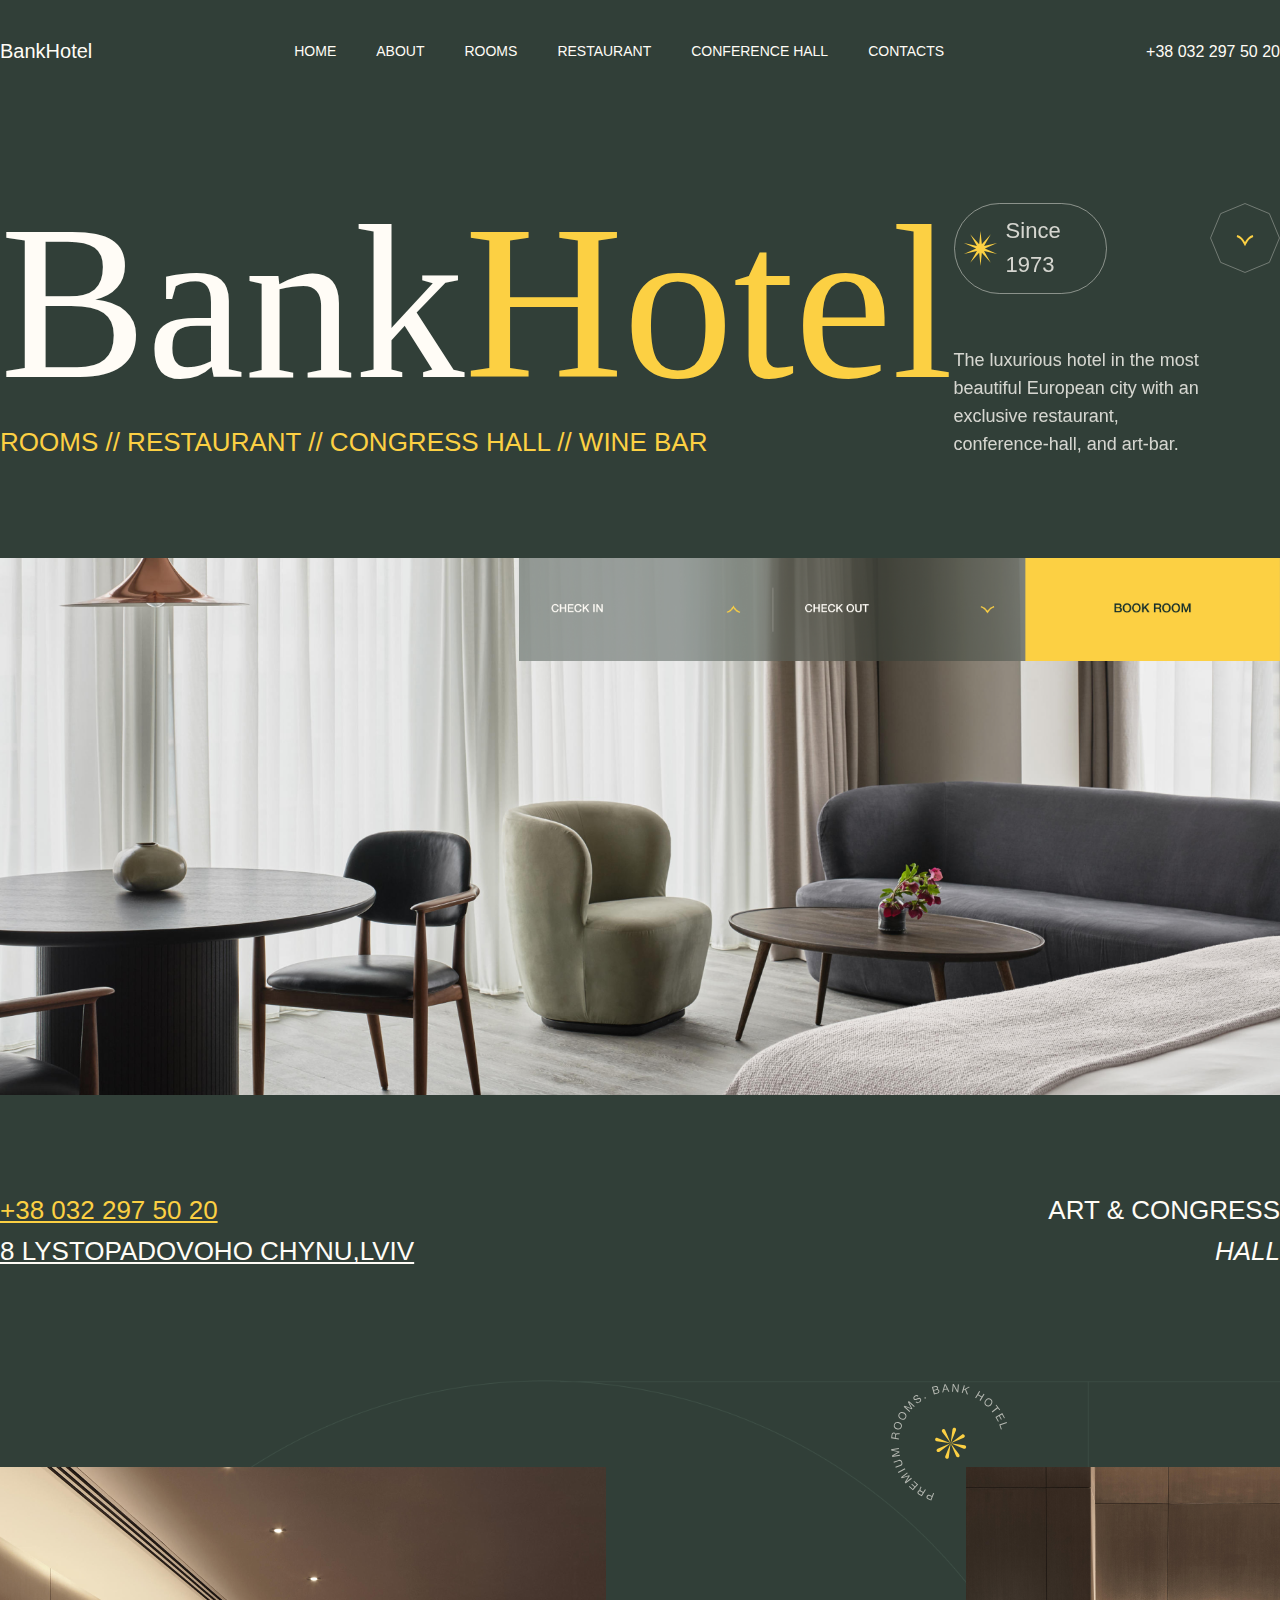
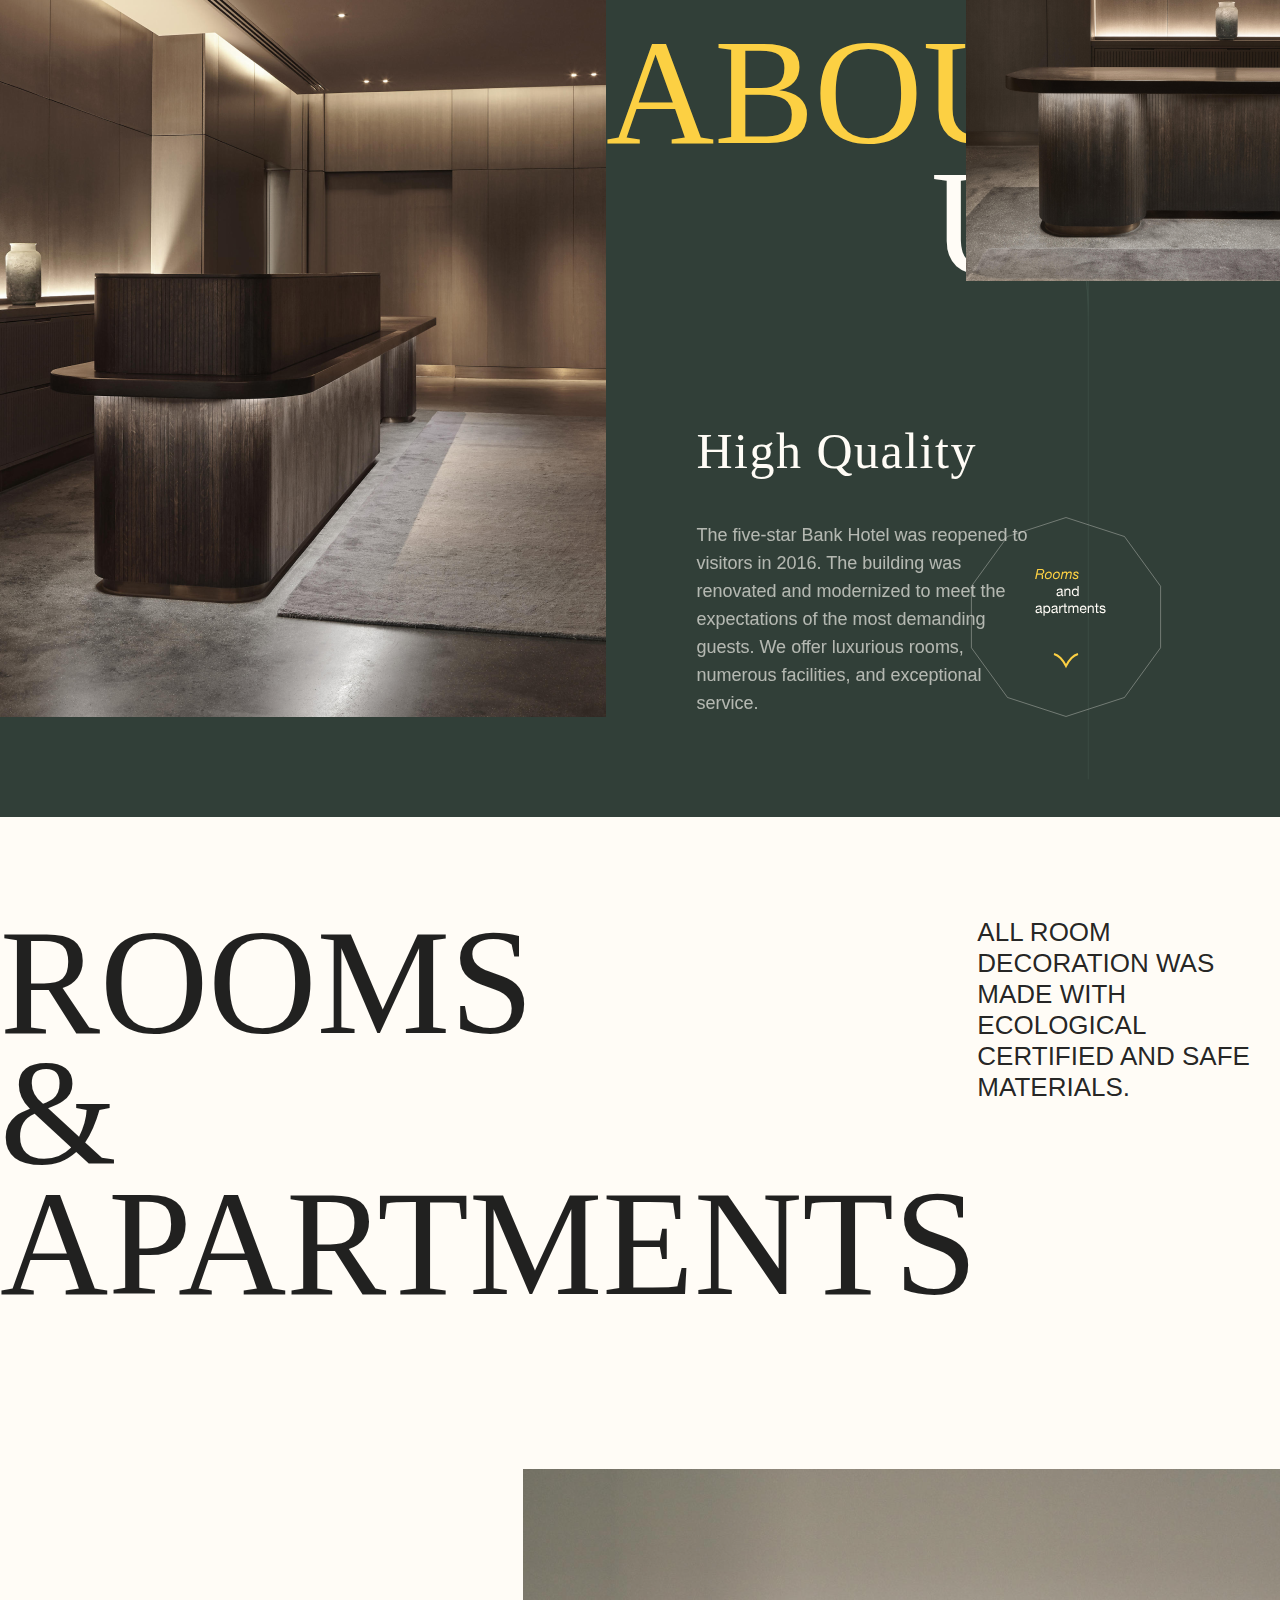
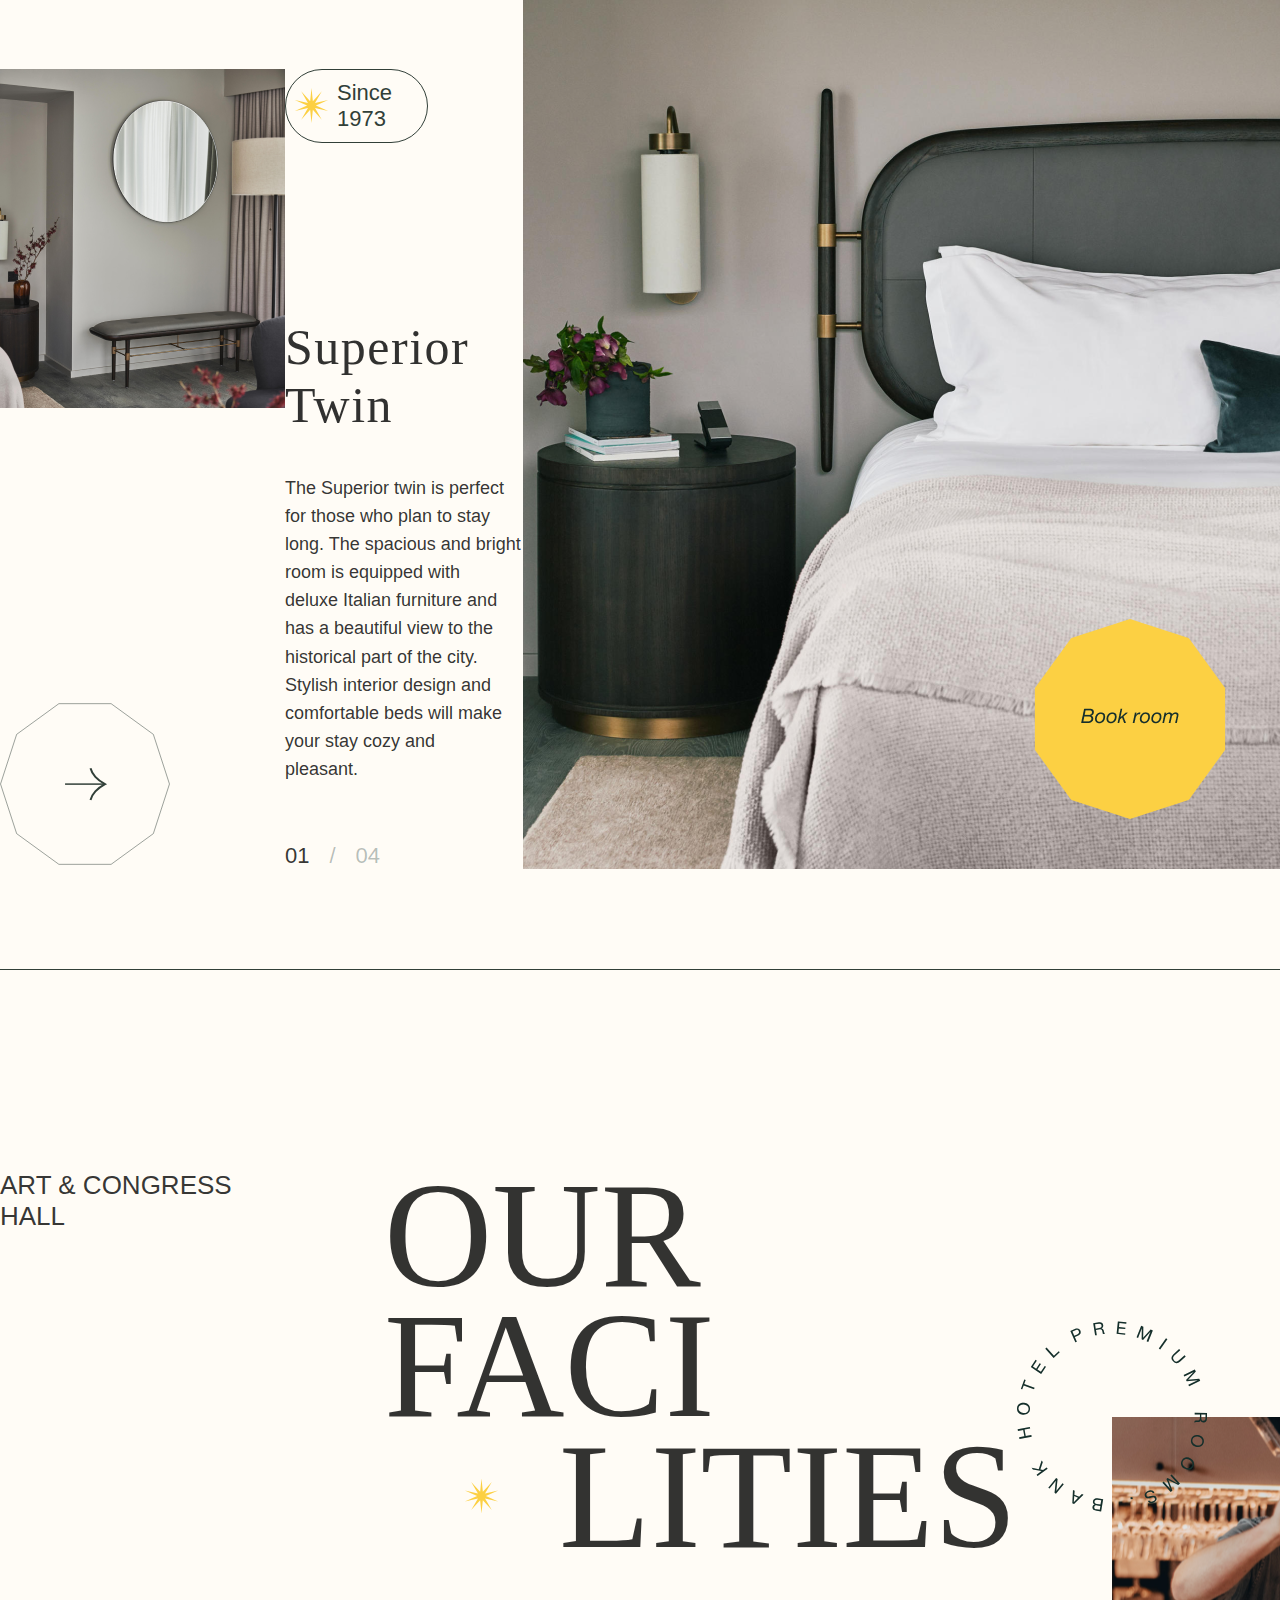
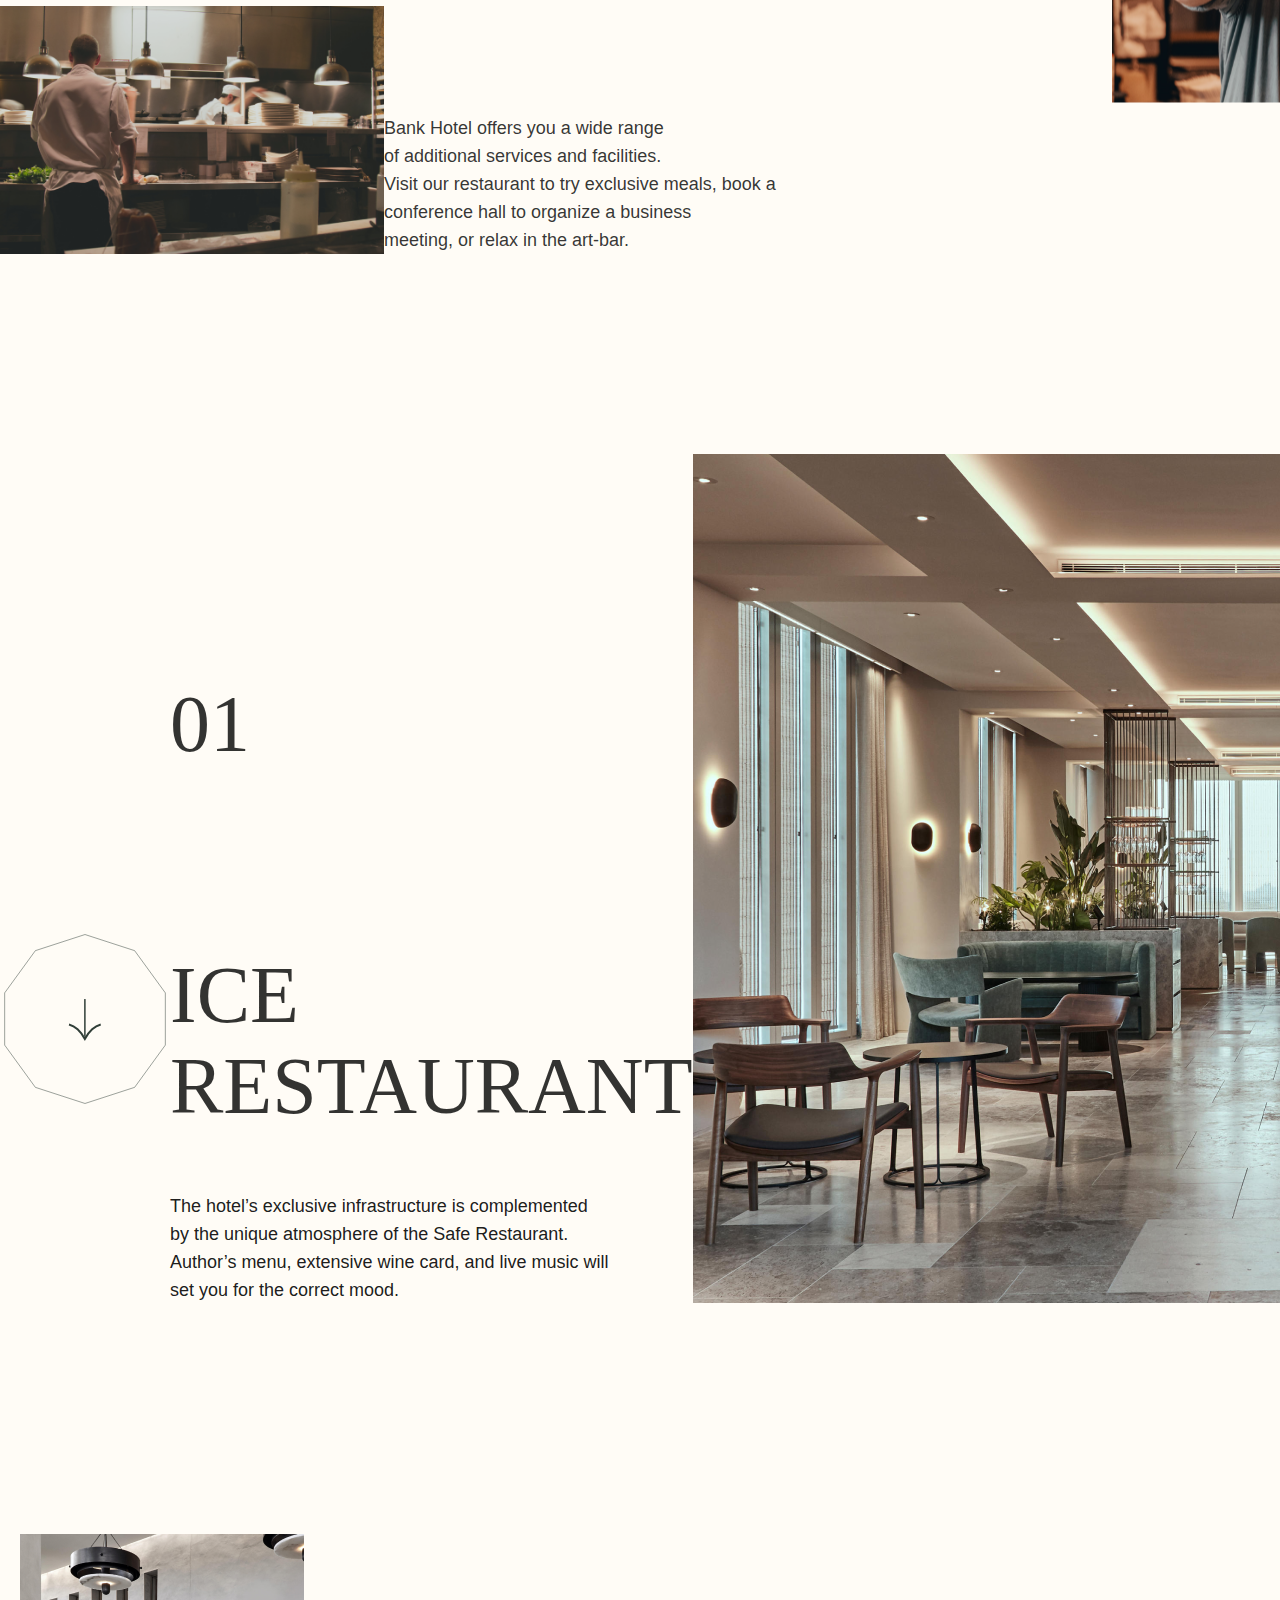
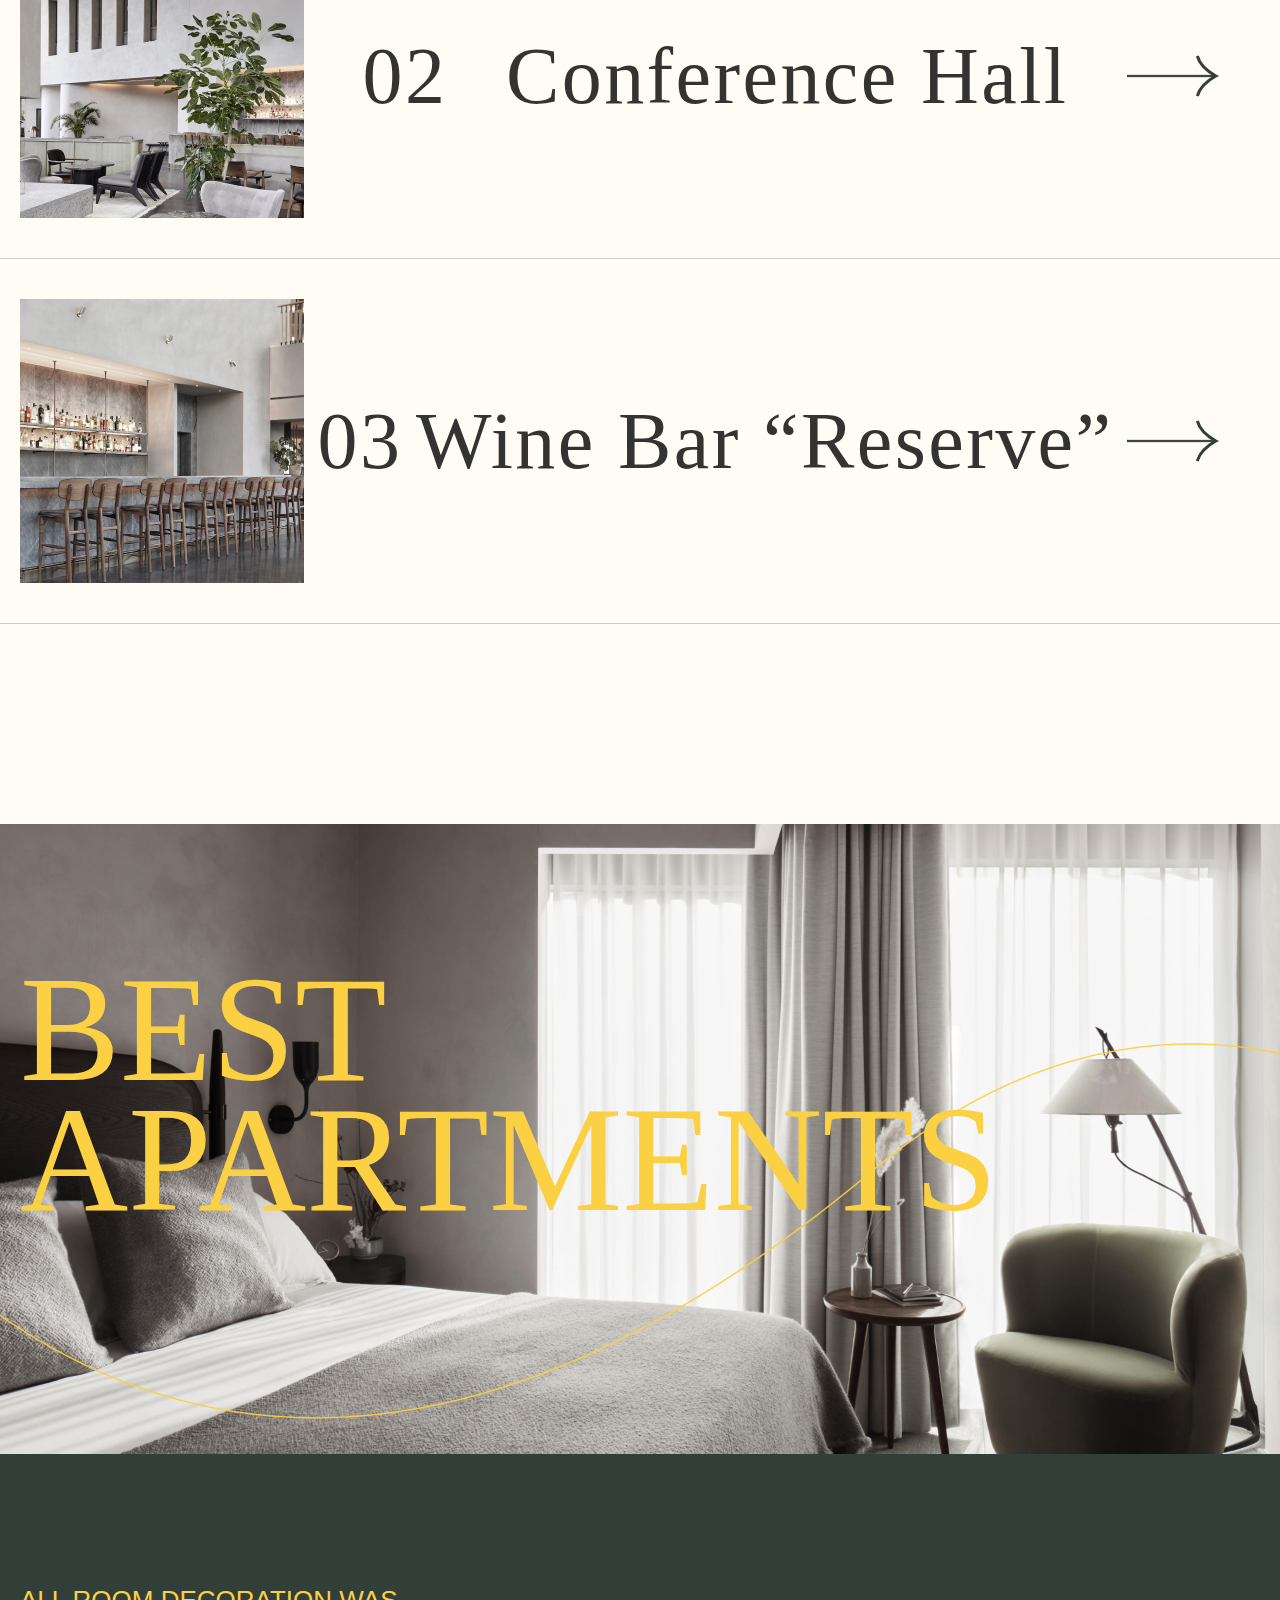
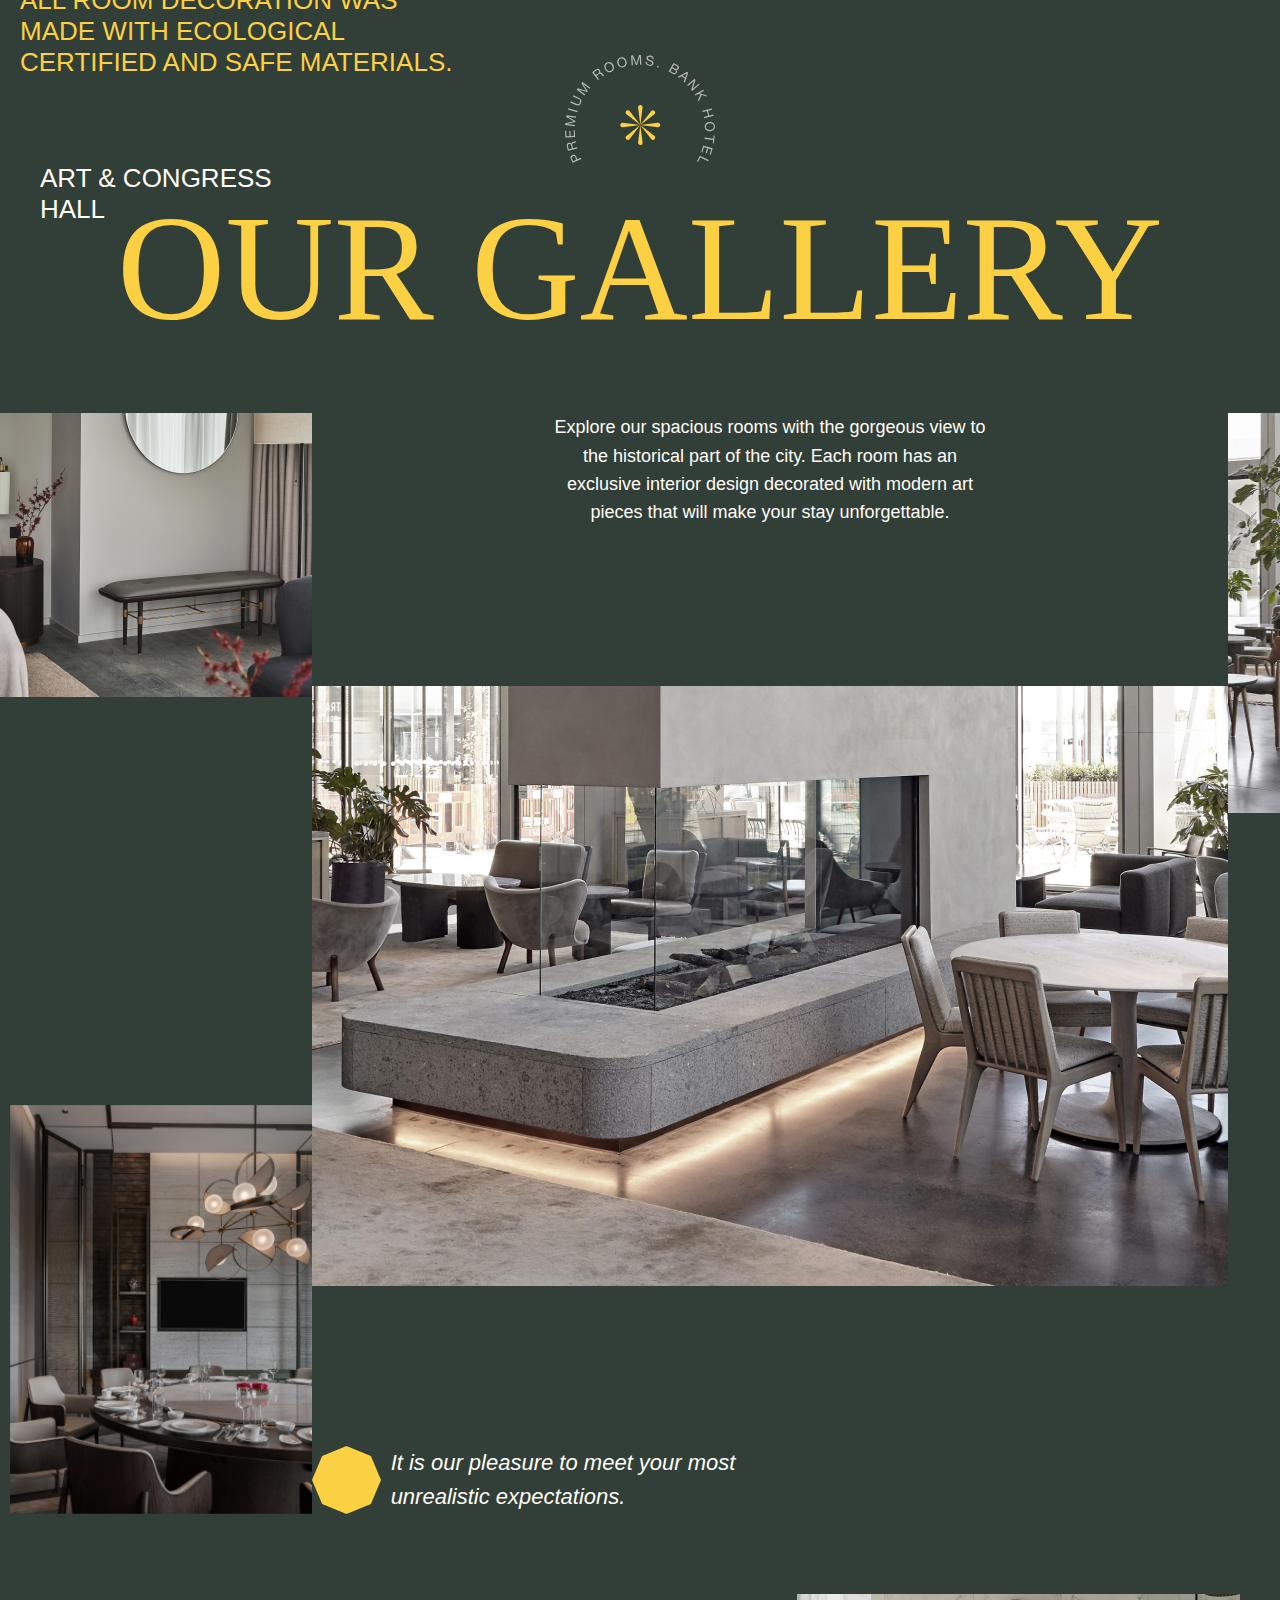
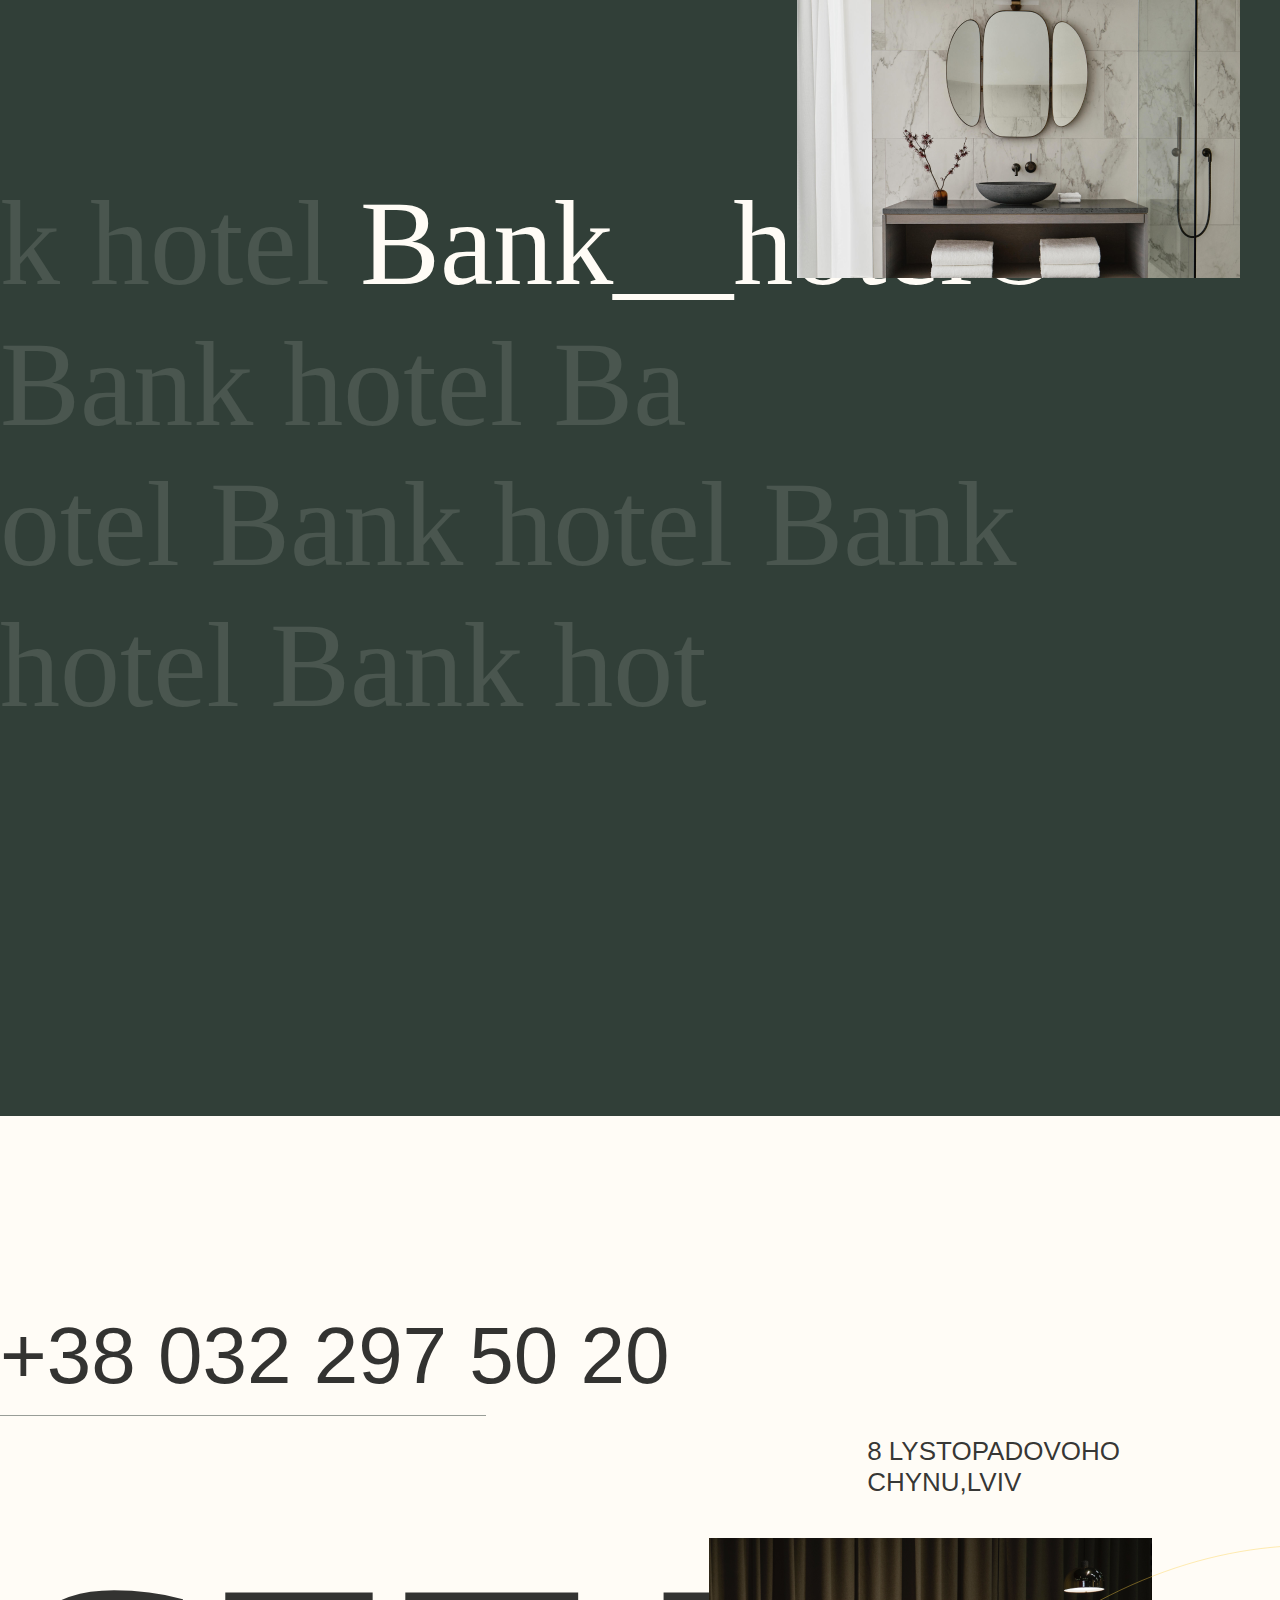
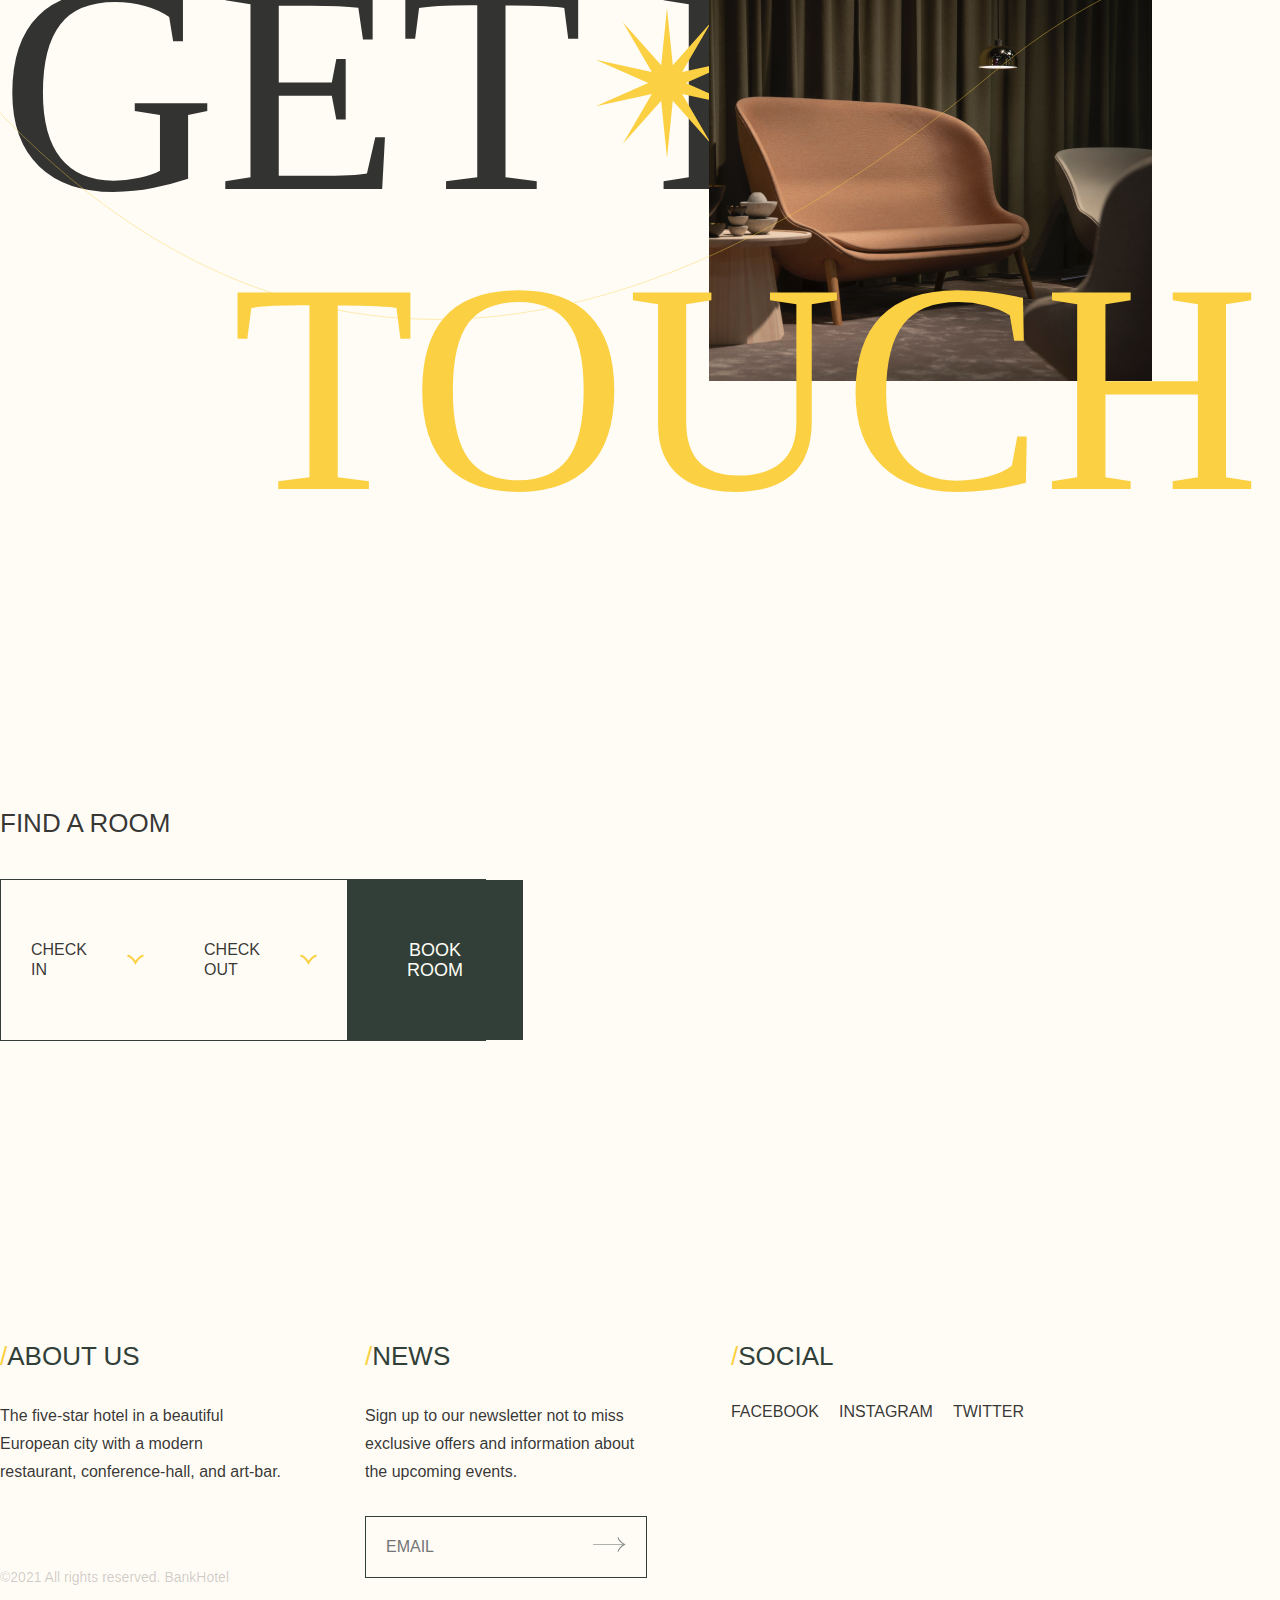
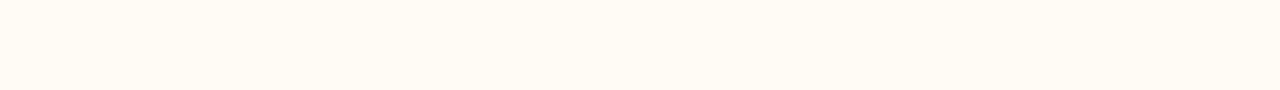
==== commit 1d98f416: "fix position" ====
--- a/index.html
+++ b/index.html
@@ -52,7 +52,7 @@
               <a href="tel:+380322975020">+38 032 297 50 20</a>
               <p>8 Lystopadovoho Chynu,Lviv</p>
             </div>
-            <div class="art d-flex-columns">
+            <div class="artd d-flex-columns">
               <p>Art & Congress</p>
               <p><span>hall</span></p>
             </div>
--- a/styles/main.css
+++ b/styles/main.css
@@ -203,12 +203,12 @@
   color: #fffcf6;
 }
 
-.art {
+.artd {
   align-items: flex-end;
   gap: 10px;
 }
 
-.art p {
+.artd p {
   font-family: var(--font-family);
   font-weight: 400;
   font-size: 26px;
@@ -217,7 +217,7 @@
   color: #fffcf6;
 }
 
-.art span {
+.artd span {
   font-style: italic;
 }
 
